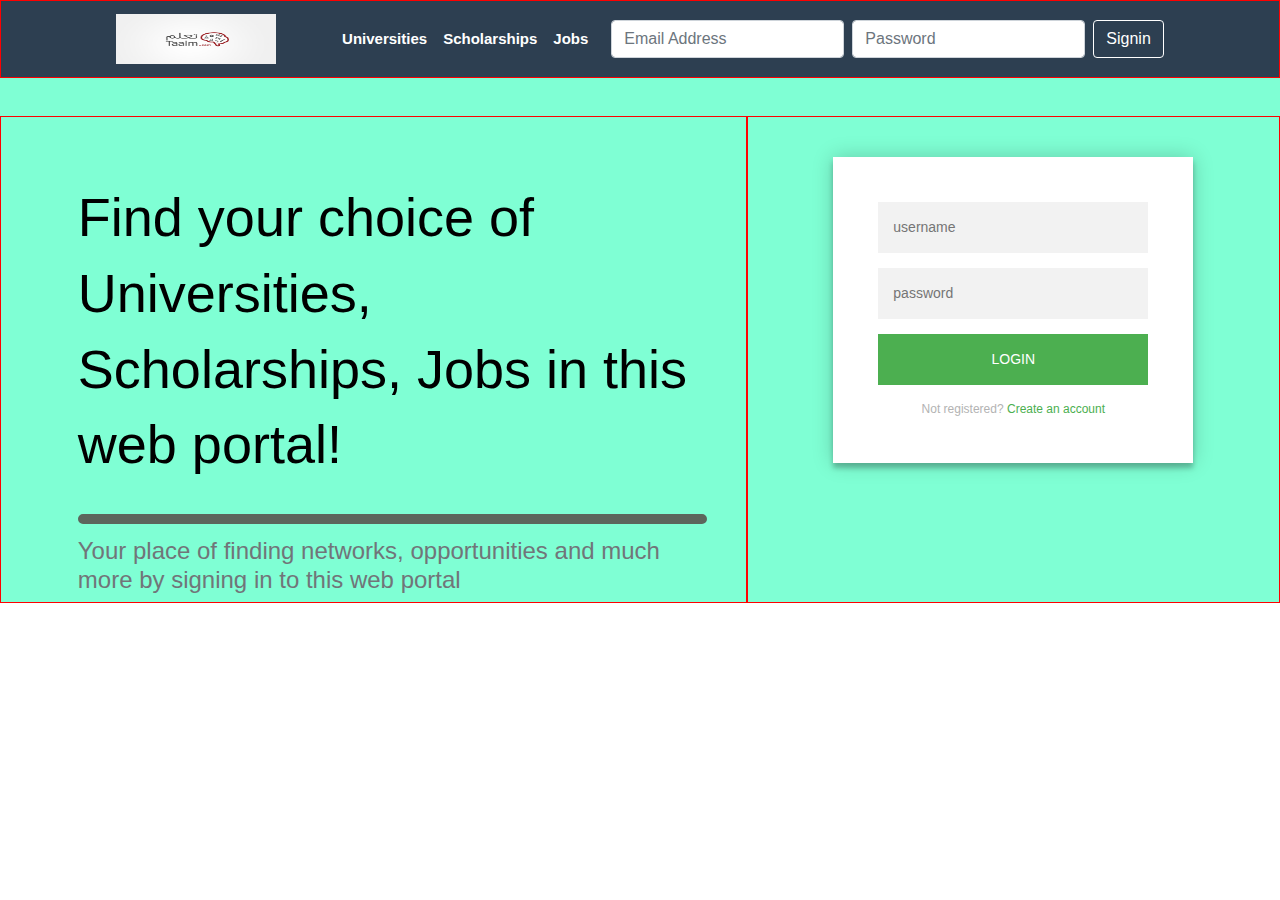
==== index.html @ f90dbef4 "initial commit" ====
<!DOCTYPE html>
<html lang="en">
  <head>
    <title>First-project</title>

    <!--Linking css file-->
    <link href="css/main.css" rel="stylesheet" type="text/css" />
    <link
      rel="stylesheet"
      href="https://stackpath.bootstrapcdn.com/bootstrap/4.3.1/css/bootstrap.min.css"
      integrity="sha384-ggOyR0iXCbMQv3Xipma34MD+dH/1fQ784/j6cY/iJTQUOhcWr7x9JvoRxT2MZw1T"
      crossorigin="anonymous"
    />
  </head>
  <body>
    <!--Navigation bar-->
    <div id="nav-bar">
      <nav class="navbar navbar-expand-lg navbar-light">
        <a class="navbar-brand" href="index.html"
          ><img src="./images/talim.png" alt="Logo" width="160" height="50"
        /></a>
        <button
          class="navbar-toggler"
          type="button"
          data-toggle="collapse"
          data-target="#navbarSupportedContent"
          aria-controls="navbarSupportedContent"
          aria-expanded="false"
          aria-label="Toggle navigation"
        >
          <span class="navbar-toggler-icon"></span>
        </button>

        <div class="collapse navbar-collapse" id="navbarSupportedContent">
          <ul class="navbar-nav mr-auto">
            <li class="nav-item active">
              <a class="nav-link" href="#"
                >Universities <span class="sr-only">(current)</span></a
              >
            </li>
            <li class="nav-item active">
              <a class="nav-link" href="#"
                >Scholarships <span class="sr-only">(current)</span></a
              >
            </li>
            <li class="nav-item active">
              <a class="nav-link" href="#"
                >Jobs <span class="sr-only">(current)</span></a
              >
            </li>
          </ul>

          <form class="form-inline my-2 my-lg-0" id="login-form" onsubmit="return login()">
            <input
              type="email"
              class="form-control mr-sm-2"
              placeholder="Email Address"
              id="user-email"
              required
            />
            <input
              type="password"
              class="form-control mr-sm-2"
              placeholder="Password"
              id="user-pass"
              required
            />
            <button class="btn btn-outline-success my-2 my-sm-0" type="submit">
              Signin
            </button>
          </form>

        </div>
      </nav>
    </div>
    <!------------------------------first page------------------------------------------->
    <div id="first-page">
      <div class="container-fluid">
        <div class="row">
          <div id="left" class="col-sm-7">
            <h2>
              Find your choice of Universities, Scholarships, Jobs in this web
              portal!
            </h2>
            <hr />
            <h4>
              Your place of finding networks, opportunities and much more by
              signing in to this web portal
            </h4>
          </div>
          <div id="right" class="col-sm-5">
            <div class="login-page">
              <div class="form">
                <form class="register-form">
                  <input type="text" placeholder="name" />
                  <input type="password" placeholder="password" />
                  <input type="text" placeholder="email address" />
                  <button>create</button>
                  <p class="message">
                    Already registered? <a href="#">Sign In</a>
                  </p>
                </form>
                <form class="login-form">
                  <input type="text" placeholder="username" />
                  <input type="password" placeholder="password" />
                  <button>login</button>
                  <p class="message">
                    Not registered?
                    <a href="./forms/signup.html">Create an account</a>
                  </p>
                </form>
              </div>
            </div>
          </div>
        </div>
      </div>
    </div>

    <!--Linking javascript file-->
    <script src="js/main.js"></script>
    <script
      src="https://code.jquery.com/jquery-3.3.1.slim.min.js"
      integrity="sha384-q8i/X+965DzO0rT7abK41JStQIAqVgRVzpbzo5smXKp4YfRvH+8abtTE1Pi6jizo"
      crossorigin="anonymous"
    ></script>
    <script
      src="https://cdnjs.cloudflare.com/ajax/libs/popper.js/1.14.7/umd/popper.min.js"
      integrity="sha384-UO2eT0CpHqdSJQ6hJty5KVphtPhzWj9WO1clHTMGa3JDZwrnQq4sF86dIHNDz0W1"
      crossorigin="anonymous"
    ></script>
    <script
      src="https://stackpath.bootstrapcdn.com/bootstrap/4.3.1/js/bootstrap.min.js"
      integrity="sha384-JjSmVgyd0p3pXB1rRibZUAYoIIy6OrQ6VrjIEaFf/nJGzIxFDsf4x0xIM+B07jRM"
      crossorigin="anonymous"
    ></script>
  </body>
</html>
---- css/main.css ----
body{
  width: 100%;
}

#nav-bar{
    width:100%;
    height: 50%;
}

#nav-bar nav{
    border: 1px solid red;
    background-color: #2d3f51;
    padding-left: 9%;
    padding-right: 9%;
}

.navbar-brand{
    padding-right: 4%;
}


#nav-bar button{
    color:white;
    border: 1px solid white;
}

#nav-bar button:hover{
    background-color:#2d3f51;
    border: 1px solid white;
}



#nav-bar ul li a{
    color: white;
    font-size: 15px;
    font-weight: bold;
}

#nav-bar ul{
    float: left;
}

/*-----------------------------first page----------------------*/
#first-page{
    color: black;
    background-color: aquamarine;
    padding-top: 3%;
}

#first-page hr{
    border: 5px solid rgb(92, 102, 92);
    border-radius: 5px;
    margin-top: 5%;
    margin-bottom: 2%;
}

.login-page {
    width: 360px;
    padding: 8% 0 0;
    margin: auto;
  }
  .form {
    position: relative;
    z-index: 1;
    background: #FFFFFF;
    max-width: 360px;
    margin: 0 auto 100px;
    padding: 45px;
    text-align: center;
    box-shadow: 0 0 20px 0 rgba(0, 0, 0, 0.2), 0 5px 5px 0 rgba(0, 0, 0, 0.24);
  }
  .form input {
    font-family: "Roboto", sans-serif;
    outline: 0;
    background: #f2f2f2;
    width: 100%;
    border: 0;
    margin: 0 0 15px;
    padding: 15px;
    box-sizing: border-box;
    font-size: 14px;
  }
  .form button {
    font-family: "Roboto", sans-serif;
    text-transform: uppercase;
    outline: 0;
    background: #4CAF50;
    width: 100%;
    border: 0;
    padding: 15px;
    color: #FFFFFF;
    font-size: 14px;
    -webkit-transition: all 0.3 ease;
    transition: all 0.3 ease;
    cursor: pointer;
  }
  .form button:hover,.form button:active,.form button:focus {
    background: #43A047;
  }
  .form .message {
    margin: 15px 0 0;
    color: #b3b3b3;
    font-size: 12px;
  }
  .form .message a {
    color: #4CAF50;
    text-decoration: none;
  }
  .form .register-form {
    display: none;
  }
  .container {
    position: relative;
    z-index: 1;
    max-width: 300px;
    margin: 0 auto;
  }
  .container:before, .container:after {
    content: "";
    display: block;
    clear: both;
  }
  .container .info {
    margin: 50px auto;
    text-align: center;
  }
  .container .info h1 {
    margin: 0 0 15px;
    padding: 0;
    font-size: 36px;
    font-weight: 300;
    color: #1a1a1a;
  }
  .container .info span {
    color: #4d4d4d;
    font-size: 12px;
  }
  .container .info span a {
    color: #000000;
    text-decoration: none;
  }
  .container .info span .fa {
    color: #EF3B3A;
  }
  #left{
    border: 1px solid red;
    text-align: left;
    width: 100%;
    padding-left: 6%;
    padding-right: 3%;
  }

  #left h2{
    font-size: 6vh;
    margin-top: 10%;
    line-height: 1.4;
  }

  #left h4{
    color: #717579;
  }

  #right{
    border: 1px solid red;
    width: 100%;
  }
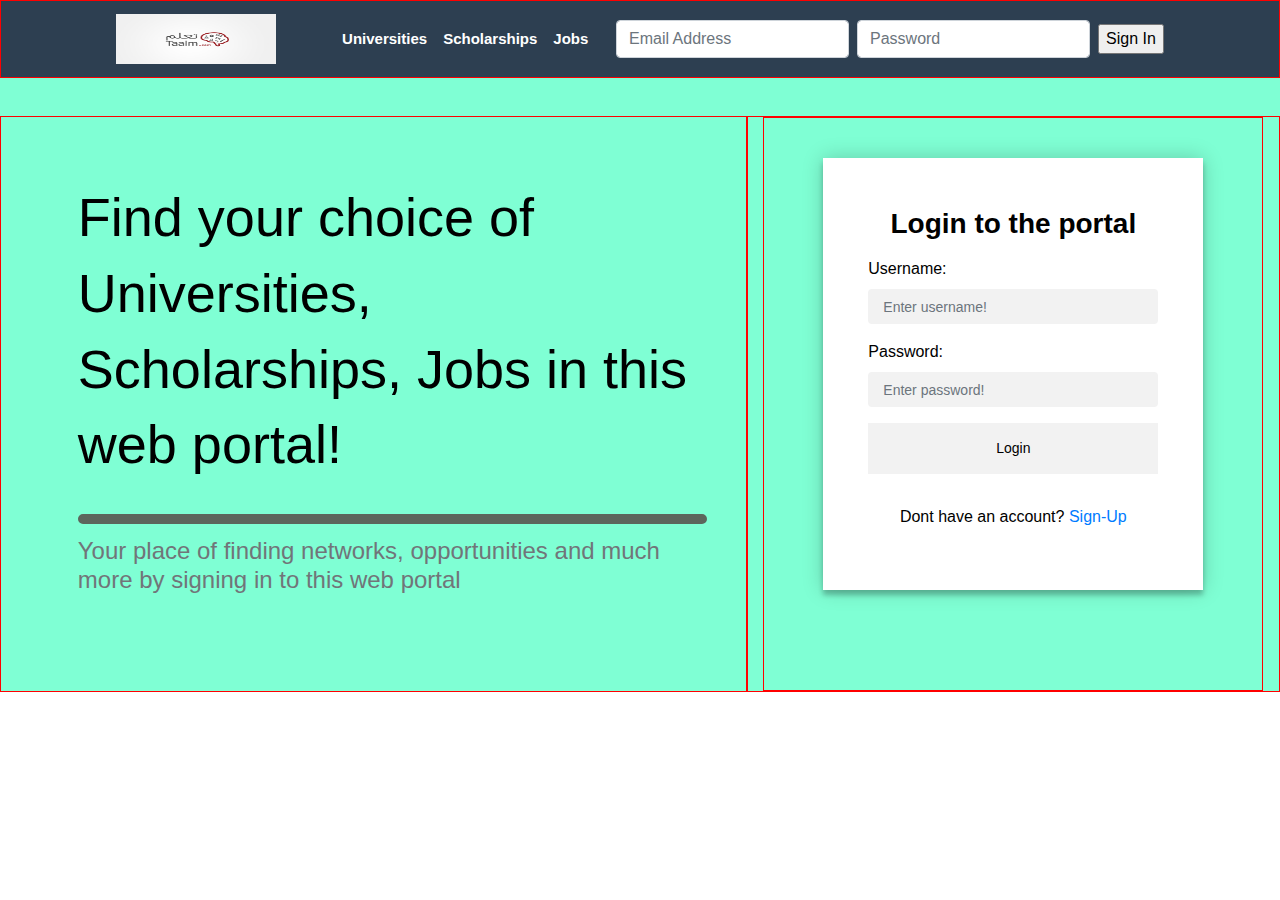
==== commit a282b74c: "In process" ====
--- a/index.html
+++ b/index.html
@@ -50,24 +50,22 @@
             </li>
           </ul>
 
-          <form class="form-inline my-2 my-lg-0" id="login-form" onsubmit="return login()">
+          <form class="form-inline my-2 my-lg-0" method="GET" id="login-form"">
             <input
               type="email"
               class="form-control mr-sm-2"
               placeholder="Email Address"
               id="user-email"
-              required
+              required=""
             />
             <input
               type="password"
               class="form-control mr-sm-2"
               placeholder="Password"
               id="user-pass"
-              required
+              required=""
             />
-            <button class="btn btn-outline-success my-2 my-sm-0" type="submit">
-              Signin
-            </button>
+            <input type="submit" value="Sign In"/>
           </form>
 
         </div>
@@ -89,27 +87,44 @@
             </h4>
           </div>
           <div id="right" class="col-sm-5">
-            <div class="login-page">
+
+            <div id="container" class="login-page" style="border: 1px solid red;;">
+              <div id="login-container" class="form">
+
+                <div class="title">Login to the portal</div>
+                <form action="#" method="post" id="form">
+
+                  <div class="form-group" style="text-align: left;">
+                    <label for="username">Username: </label>
+                    <input type="text" id="username" name="username" class="form-control" placeholder="Enter username!" required="">
+                  </div>
+
+                  <div class="form-group" style="text-align: left;">
+                    <label for="password">Password: </label>
+                    <input type="password" id="password" name="password" class="form-control" placeholder="Enter password!" required="">
+                  </div>
+
+                  <div class="form-group">
+                    <input type="button" value="Login" class="form-btn" id="submit" onclick="authorize()">
+                  </div>
+                  <p>Dont have an account? <a href="/forms/signup.html">Sign-Up</a></p>
+                </form>
+              </div>
+            </div>
+            
+           <!--<div class="login-page">
               <div class="form">
-                <form class="register-form">
-                  <input type="text" placeholder="name" />
-                  <input type="password" placeholder="password" />
-                  <input type="text" placeholder="email address" />
-                  <button>create</button>
+                <form class="signup-form" method="POST">
+                  <h3>Create an Account!</h3>
+                  <input type="text" placeholder="name" required="" />
+                  <input type="email" placeholder="email address" required="" />
+                  <input type="password" placeholder="password" required="" />
+                  <button>Sign-Up</button>
                   <p class="message">
                     Already registered? <a href="#">Sign In</a>
                   </p>
                 </form>
-                <form class="login-form">
-                  <input type="text" placeholder="username" />
-                  <input type="password" placeholder="password" />
-                  <button>login</button>
-                  <p class="message">
-                    Not registered?
-                    <a href="./forms/signup.html">Create an account</a>
-                  </p>
-                </form>
-              </div>
+              </div>-->
             </div>
           </div>
         </div>
@@ -117,7 +132,8 @@
     </div>
 
     <!--Linking javascript file-->
-    <script src="js/main.js"></script>
+    <script src="./js/main.js"></script>
+    <script src="index.js"></script>
     <script
       src="https://code.jquery.com/jquery-3.3.1.slim.min.js"
       integrity="sha384-q8i/X+965DzO0rT7abK41JStQIAqVgRVzpbzo5smXKp4YfRvH+8abtTE1Pi6jizo"
--- a/css/main.css
+++ b/css/main.css
@@ -56,7 +56,7 @@
 }
 
 .login-page {
-    width: 360px;
+    width: 500px;
     padding: 8% 0 0;
     margin: auto;
   }
@@ -64,11 +64,17 @@
     position: relative;
     z-index: 1;
     background: #FFFFFF;
-    max-width: 360px;
+    max-width: 380px;
     margin: 0 auto 100px;
     padding: 45px;
     text-align: center;
     box-shadow: 0 0 20px 0 rgba(0, 0, 0, 0.2), 0 5px 5px 0 rgba(0, 0, 0, 0.24);
+  }
+
+  .title{
+    margin-bottom: 4%;
+    font-size: 28px;
+    font-weight: bold;
   }
   .form input {
     font-family: "Roboto", sans-serif;
@@ -164,4 +170,10 @@
   #right{
     border: 1px solid red;
     width: 100%;
-  }+  }
+
+
+
+
+
+  /*-----------------------------------------------------------*/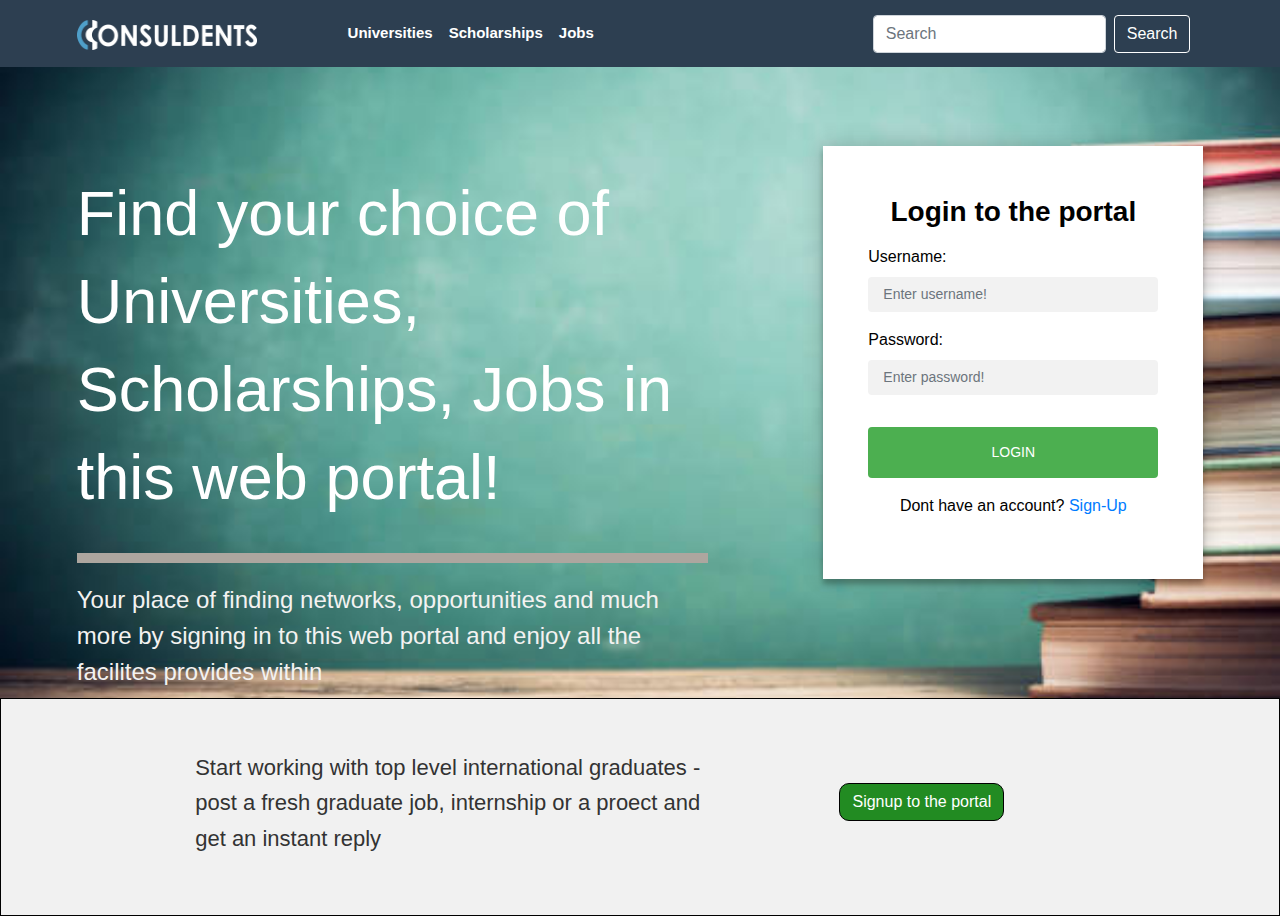
==== commit f3d61bc7: "processing" ====
--- a/index.html
+++ b/index.html
@@ -14,10 +14,10 @@
   </head>
   <body>
     <!--Navigation bar-->
-    <div id="nav-bar">
+    <div class="header" id="nav-bar">
       <nav class="navbar navbar-expand-lg navbar-light">
         <a class="navbar-brand" href="index.html"
-          ><img src="./images/talim.png" alt="Logo" width="160" height="50"
+          ><img src="./images/site_logo.png" alt="Logo" width="180" height="30"
         /></a>
         <button
           class="navbar-toggler"
@@ -49,25 +49,10 @@
               >
             </li>
           </ul>
-
-          <form class="form-inline my-2 my-lg-0" method="GET" id="login-form"">
-            <input
-              type="email"
-              class="form-control mr-sm-2"
-              placeholder="Email Address"
-              id="user-email"
-              required=""
-            />
-            <input
-              type="password"
-              class="form-control mr-sm-2"
-              placeholder="Password"
-              id="user-pass"
-              required=""
-            />
-            <input type="submit" value="Sign In"/>
-          </form>
-
+		<form class="form-inline my-2 my-lg-0">
+			  <input class="form-control mr-sm-2" type="search" placeholder="Search" aria-label="Search">
+			  <button class="btn btn-outline-success my-2 my-sm-0" type="submit">Search</button>
+		</form>
         </div>
       </nav>
     </div>
@@ -82,17 +67,16 @@
             </h2>
             <hr />
             <h4>
-              Your place of finding networks, opportunities and much more by
-              signing in to this web portal
+              Your place of finding networks, opportunities and much more by signing in to this web portal and enjoy all the facilites provides within
             </h4>
           </div>
           <div id="right" class="col-sm-5">
 
-            <div id="container" class="login-page" style="border: 1px solid red;;">
+            <div id="container" class="login-page">
               <div id="login-container" class="form">
 
                 <div class="title">Login to the portal</div>
-                <form action="#" method="post" id="form">
+                <form action="process.php" method="POST" id="form">
 
                   <div class="form-group" style="text-align: left;">
                     <label for="username">Username: </label>
@@ -105,33 +89,50 @@
                   </div>
 
                   <div class="form-group">
-                    <input type="button" value="Login" class="form-btn" id="submit" onclick="authorize()">
+                    <button class="btn btn-success mt-3" name="Login">Login</button>
                   </div>
-                  <p>Dont have an account? <a href="/forms/signup.html">Sign-Up</a></p>
+                  <p>Dont have an account? <a href="./forms/signup.html">Sign-Up</a></p>
                 </form>
               </div>
-            </div>
-            
-           <!--<div class="login-page">
-              <div class="form">
-                <form class="signup-form" method="POST">
-                  <h3>Create an Account!</h3>
-                  <input type="text" placeholder="name" required="" />
-                  <input type="email" placeholder="email address" required="" />
-                  <input type="password" placeholder="password" required="" />
-                  <button>Sign-Up</button>
-                  <p class="message">
-                    Already registered? <a href="#">Sign In</a>
-                  </p>
-                </form>
-              </div>-->
+			  </div>
             </div>
           </div>
         </div>
       </div>
-    </div>
+      <!-----------------------------------Second page ----------------------------->
+      <div id="second-page">
+      	<div class="container">
+		  <div class="row">
+			<div class="col-sm-6">
+			  <h4>Start working with top level international graduates - post a fresh graduate job, internship or a proect and get an instant reply</h4>
+			</div>
+			<div id="batn" class="col-sm-6">
+		  	<a href='forms/signup.html'>
+			  <button type="button" class="btn btn-outline-secondary">Signup to the portal</button>
+				</a>
+			</div>
+		  </div>
+		</div>
+      </div>
+    <!--Linking javascript file-->
+    <script>
+		window.onscroll = function() {myFunction()};
 
-    <!--Linking javascript file-->
+		// Get the header
+		var header = document.getElementById("nav-bar");
+
+		// Get the offset position of the navbar
+		var sticky = header.offsetTop;
+
+		// Add the sticky class to the header when you reach its scroll position. Remove "sticky" when you leave the scroll position
+		function myFunction() {
+		  if (window.pageYOffset > sticky) {
+			header.classList.add("sticky");
+		  } else {
+			header.classList.remove("sticky");
+		  }
+		}
+	  </script>
     <script src="./js/main.js"></script>
     <script src="index.js"></script>
     <script
@@ -148,6 +149,7 @@
       src="https://stackpath.bootstrapcdn.com/bootstrap/4.3.1/js/bootstrap.min.js"
       integrity="sha384-JjSmVgyd0p3pXB1rRibZUAYoIIy6OrQ6VrjIEaFf/nJGzIxFDsf4x0xIM+B07jRM"
       crossorigin="anonymous"
-    ></script>
+    >
+	</script>
   </body>
 </html>
--- a/css/main.css
+++ b/css/main.css
@@ -1,3 +1,10 @@
+html{
+  scroll-behavior: smooth;
+}
+*{
+  transition: 0.6s ease;
+}
+
 body{
   width: 100%;
 }
@@ -8,10 +15,11 @@
 }
 
 #nav-bar nav{
-    border: 1px solid red;
     background-color: #2d3f51;
-    padding-left: 9%;
-    padding-right: 9%;
+    padding-left: 6%;
+    padding-right: 7%;
+	padding-top: 1%;
+	padding-bottom: 1%
 }
 
 .navbar-brand{
@@ -26,37 +34,49 @@
 
 #nav-bar button:hover{
     background-color:#2d3f51;
-    border: 1px solid white;
-}
-
+}
+
+.collapse{
+	padding-left: 2%;
+}
+
+.collapse ul li{
+	padding-left: 0%;
+}
 
 
 #nav-bar ul li a{
     color: white;
     font-size: 15px;
     font-weight: bold;
-}
-
-#nav-bar ul{
-    float: left;
+	cursor: pointer;
+}
+
+#nav-bar ul li a:hover{
+	cursor: pointer;
+	color: grey;
 }
 
 /*-----------------------------first page----------------------*/
 #first-page{
     color: black;
-    background-color: aquamarine;
+    background-image: url("istock.jpg");
+	height: 100%;
+	background-position: center;
+	background-repeat: no-repeat;
+	background-size: cover;
     padding-top: 3%;
 }
 
 #first-page hr{
-    border: 5px solid rgb(92, 102, 92);
-    border-radius: 5px;
+    border: 5px solid #ada69f ;
+    border-radius: 0px;
     margin-top: 5%;
     margin-bottom: 2%;
 }
 
 .login-page {
-    width: 500px;
+    width: 100%;
     padding: 8% 0 0;
     margin: auto;
   }
@@ -150,7 +170,6 @@
     color: #EF3B3A;
   }
   #left{
-    border: 1px solid red;
     text-align: left;
     width: 100%;
     padding-left: 6%;
@@ -158,22 +177,70 @@
   }
 
   #left h2{
-    font-size: 6vh;
-    margin-top: 10%;
-    line-height: 1.4;
+	color: white;
+	font-size: 7vh;
+	margin-top: 10%;
+	line-height: 1.4;
+	  	  
+	  
   }
 
   #left h4{
-    color: #717579;
+    color: #f3f2f1;
+	  margin-top: 3%;
+	  line-height: 1.5;
   }
 
   #right{
-    border: 1px solid red;
-    width: 100%;
-  }
-
-
-
-
-
-  /*-----------------------------------------------------------*/+    width: 100%;
+  }
+
+
+/* The sticky class is added to the header with JS when it reaches its scroll position */
+.sticky {
+	position: fixed;
+	width: 100%;
+	z-index: 10;
+	opacity: 100
+}
+
+
+
+
+
+
+  /*-------------------------------second page----------------------------*/
+
+#second-page{
+	width: 100%;
+	border: 1px solid black;
+	padding-top: 4%;
+	padding-bottom: 4%;
+	background-color: #f1f1f1;
+	padding-left: 14%;
+}
+
+#second-page h4{
+	font-family: "Helvetica Neue",Helvetica,Arial,sans-serif;
+	color: #333;
+	font-size: 22px;
+	line-height: 1.6;
+}
+
+#batn{
+	margin-top: 3%;
+	padding-left: 10%;
+}
+
+#batn button{
+	color: white;
+	border-radius: 10px;
+	border: 1px solid black;
+	background-color: forestgreen;
+}
+
+#batn button:hover{
+	border: 2px solid black;
+	color: black;
+	background-color: white;
+}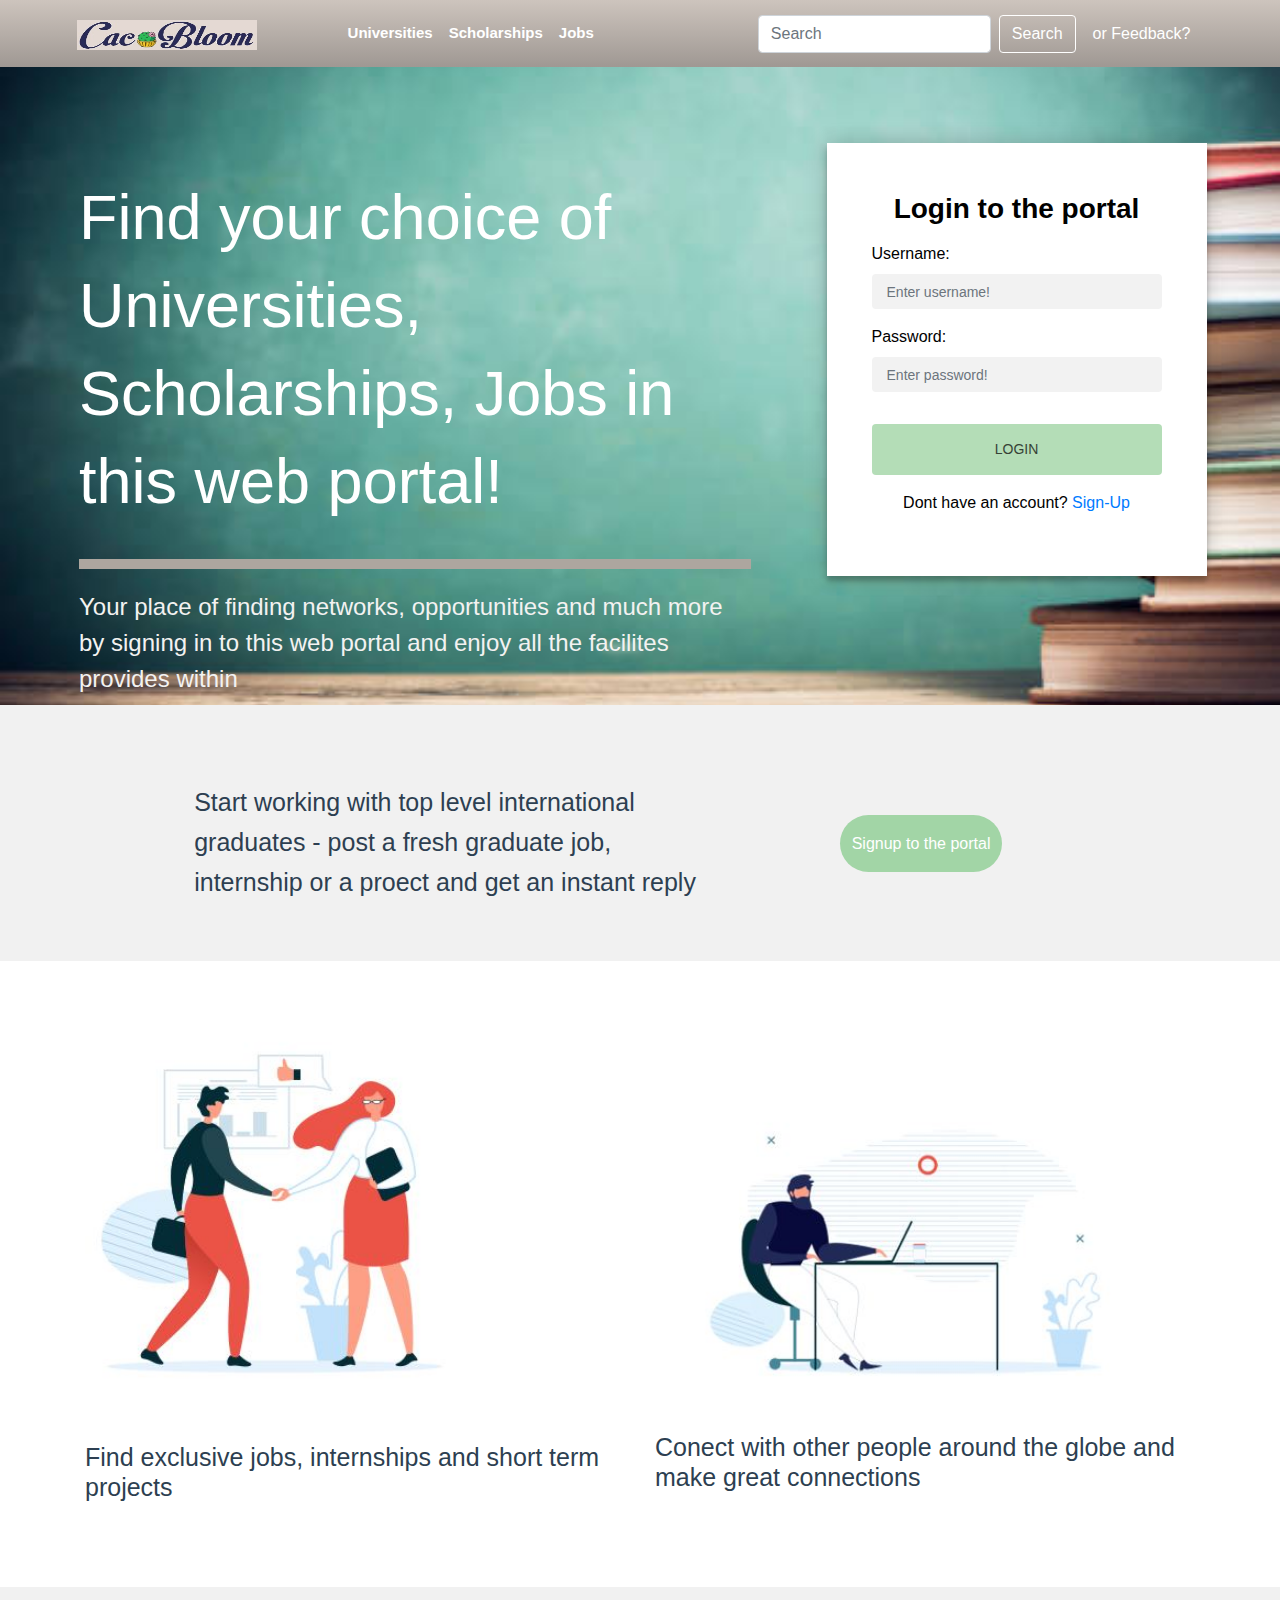
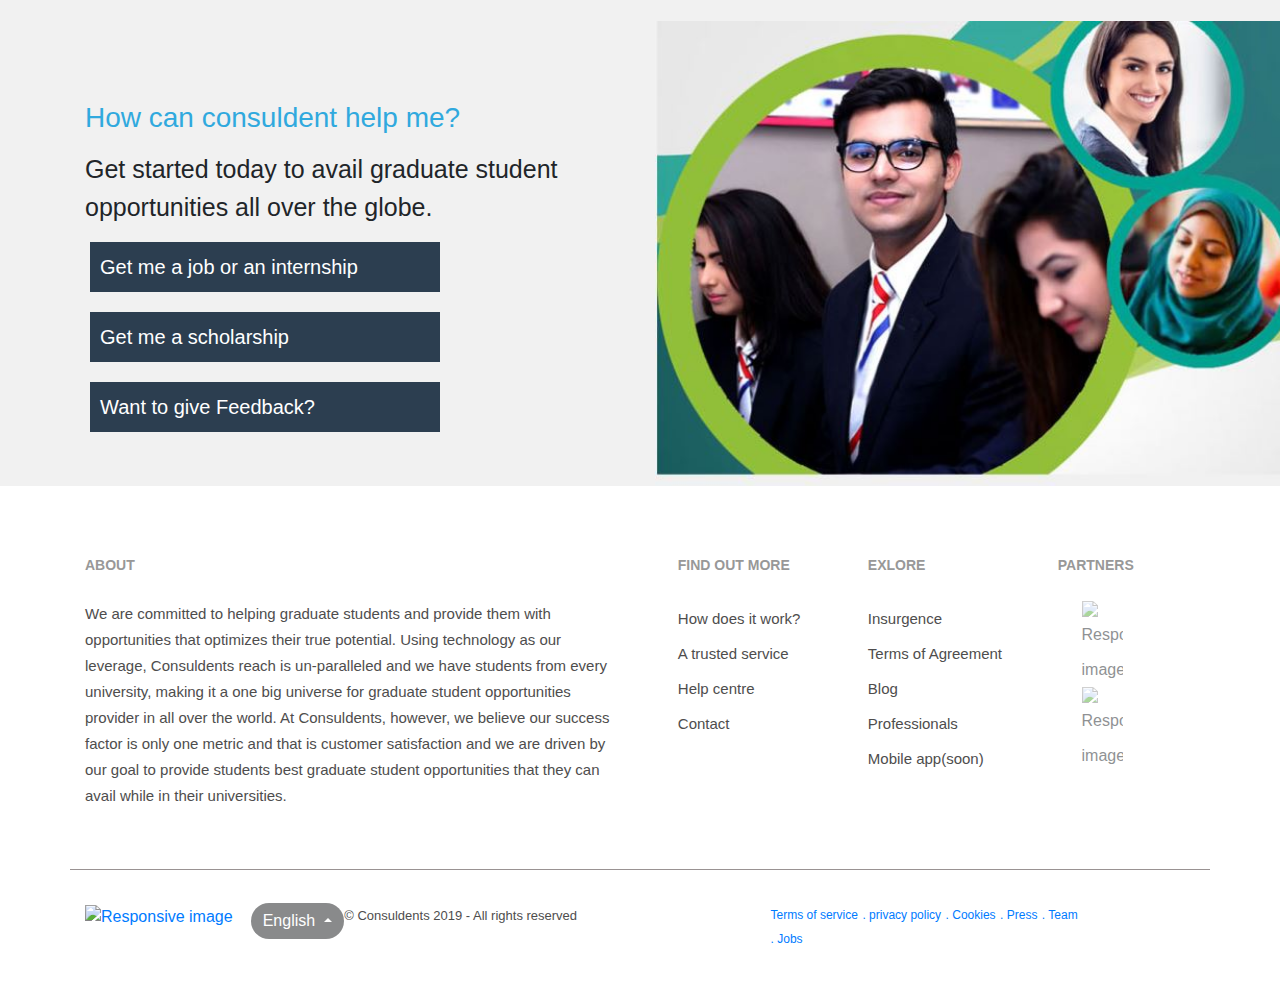
==== commit d850cc8b: "Update index.html" ====
--- a/index.html
+++ b/index.html
@@ -5,6 +5,9 @@
 
     <!--Linking css file-->
     <link href="css/main.css" rel="stylesheet" type="text/css" />
+    
+ 
+    
     <link
       rel="stylesheet"
       href="https://stackpath.bootstrapcdn.com/bootstrap/4.3.1/css/bootstrap.min.css"
@@ -17,7 +20,7 @@
     <div class="header" id="nav-bar">
       <nav class="navbar navbar-expand-lg navbar-light">
         <a class="navbar-brand" href="index.html"
-          ><img src="./images/site_logo.png" alt="Logo" width="180" height="30"
+          ><img src="./images/site_logo.jpg" alt="Logo" width="180" height="30"
         /></a>
         <button
           class="navbar-toggler"
@@ -31,20 +34,20 @@
           <span class="navbar-toggler-icon"></span>
         </button>
 
-        <div class="collapse navbar-collapse" id="navbarSupportedContent">
+        <div class="collapse navbar-collapse" id="navbarSupportedContent" >
           <ul class="navbar-nav mr-auto">
             <li class="nav-item active">
-              <a class="nav-link" href="#"
+				<a class="nav-link" href="#" onclick="recall()"
                 >Universities <span class="sr-only">(current)</span></a
               >
             </li>
             <li class="nav-item active">
-              <a class="nav-link" href="#"
+              <a class="nav-link" href="#" onclick="recall()"
                 >Scholarships <span class="sr-only">(current)</span></a
               >
             </li>
             <li class="nav-item active">
-              <a class="nav-link" href="#"
+              <a class="nav-link" href="#" onclick="recall()"
                 >Jobs <span class="sr-only">(current)</span></a
               >
             </li>
@@ -53,6 +56,7 @@
 			  <input class="form-control mr-sm-2" type="search" placeholder="Search" aria-label="Search">
 			  <button class="btn btn-outline-success my-2 my-sm-0" type="submit">Search</button>
 		</form>
+       <p style="color: white; margin-left: 2%;float: none; margin-bottom: -0%"> or <a href="php/feedback.php" style="color: white;">Feedback?</a></p>
         </div>
       </nav>
     </div>
@@ -114,7 +118,132 @@
 		  </div>
 		</div>
       </div>
+      <!---------------------------------------third page-->
+      <div id="third_page">
+      	<div class="container">
+		  <div class="row">
+			<div class="col-sm-6">
+				<img class="img-responsive" src="./images/Capture1.JPG" alt="Chania" style="width:80%">
+				<h3>Find exclusive jobs, internships and short term projects</h3>
+				<span style="font-size: 3em; color: Tomato;">
+				  <i class="fas fa-camera"></i>
+				</span>
+		  
+			  </div>
+			  <div class="col-sm-6">
+			  	<img class="img-responsive two" src="./images/Capture2.JPG" alt="Chania">
+			  	<h3>Conect with other people around the globe and make great connections</h3>
+			  </div>
+			</div>
+		  </div>
+      </div>
+      <!---------------------------------------------fourth page------------------->
+      <div id="fourth_page">
+      	<div class="container">
+      		<div  class="row">
+      			<div id="hell" class="col-sm-6">
+      				<h2>How can consuldent help me?</h2>
+      				<h3>Get started today to avail graduate student opportunities all over the globe.</h3>
+      				<ul>
+						<li><a href="#">Get me a job or an internship</a></li>
+      					<li><a href="#">Get me a scholarship</a></li>
+      					<li><a href="./php/feedback.php">Want to give Feedback?</a></li>
+      				</ul>
+      			</div>
+      			<div id="hello" class="col-sm-6">
+      				<img class="img-responsive" src="./images/Capture3.JPG" alt="Chania" style="width:120%">	
+      			</div>
+      		</div>
+      	</div>
+      </div>
+      
+      <!---------------------------------------------footer---------------------->
+      
+      
+       <!--last-last one-->
+    <div class="container last">
+        <div class="row">
+            <div class="col-sm-6 left_one">
+                <h3><a href="#">ABOUT</a></h3>
+                <p>
+                    We are committed to helping graduate students and provide them with opportunities that optimizes their true potential. Using technology as our leverage, Consuldents reach is un-paralleled and we have students from every university, making it a one big universe for graduate student opportunities provider in all over the world. At Consuldents, however, we believe our success factor is only one metric and that is customer satisfaction and we are driven by our goal to provide students best graduate student opportunities that they can avail while in their universities.
+                </p>
+            </div>
+            <div class="col-sm-2 middle_one">
+                <h3>FIND OUT MORE</h3>
+                <ul>
+                    <li><a href="#">How does it work?</a></li>
+                    <li><a href="#">A trusted service</a></li>
+                    <li><a href="#">Help centre</a></li>
+                    <li><a href="#">Contact</a></li>
+                </ul>
+            </div>
+            <div class="col-sm-2 middle_two">
+                <h3>EXLORE</h3>
+                <ul>
+                    <li><a href="#">Insurgence</a></li>
+                    <li><a href="#">Terms of Agreement</a></li>
+                    <li><a href="#">Blog</a></li>
+                    <li><a href="#">Professionals</a></li>
+                    <li><a href="#">Mobile app(soon)</a></li>
+                </ul>
+            </div>
+            <div class="col-sm-1 right_one">
+                <h3>PARTNERS</h3>
+                <ul>
+                    <li><img src="images/last_last_one/01.jpg" class="img-fluid" alt="Responsive image" width="420" /></li>
+                    <li><img src="images/last_last_one/02.svg" class="img-fluid" alt="Responsive image" width="30" /></li>
+                </ul>
+
+
+            </div>
+        </div>
+    </div>
+
+    <!--footer-->
+    <div class="container footer">
+        <div class="row">
+            <div class="col-sm-6 left_one">
+                <a href="index.html"><img src="./images/logo.jpg" class="img-fluid" alt="Responsive image" width='145'/></a>
+                <div class="btn-group dropup">
+                    <button type="button" class="btn btn-secondary dropdown-toggle" data-toggle="dropdown">
+                        English
+                    </button>
+                    <div class="dropdown-menu">
+                        <a class="dropdown-item" href="#!"><i class="far fa-snowflake"></i> Latin</a>
+                        <a class="dropdown-item" href="#!"><i class="far fa-snowflake"></i> Dutch</a>
+                        <a class="dropdown-item" href="#!"><i class="far fa-snowflake"></i> French</a>
+                        <a class="dropdown-item" href="#!"><i class="far fa-snowflake"></i> Spanish</a>
+                        <a class="dropdown-item" href="#!"><i class="far fa-snowflake"></i> Russian</a>
+                    </div>
+                </div>
+                <p>© Consuldents 2019 - All rights reserved</p>
+            </div>
+            <div class="col-sm-6 right_one">
+                <ul>
+                    <li><a href="#"> Terms of service</a></li>
+                    <li><a href="#">. privacy policy</a></li>
+                    <li><a href="#">. Cookies</a></li>
+                    <li><a href="#">. Press</a></li>
+                    <li><a href="#">. Team</a></li>
+                    <li><a href="#">. Jobs</a></li>
+                </ul>
+            </div>
+
+            </div>
+        </div>      
+      
+      
     <!--Linking javascript file-->
+    
+    <script>
+		function recall()
+		{
+			alert("Login to the portal first!");
+		}
+	  </script>
+    
+    
     <script>
 		window.onscroll = function() {myFunction()};
 
--- a/css/main.css
+++ b/css/main.css
@@ -9,26 +9,27 @@
   width: 100%;
 }
 
-#nav-bar{
-    width:100%;
-    height: 50%;
+#nav-bar {
+    width: 100%;
+    height: 20%;
 }
 
 #nav-bar nav{
-    background-color: #2d3f51;
+    background-color: #b6aea8;
+	background: linear-gradient(to top, #9f9893, #cdc4bd);
+	background: -o-linear-gradient(to top, #9f9893, #cdc4bd);
     padding-left: 6%;
     padding-right: 7%;
 	padding-top: 1%;
 	padding-bottom: 1%
 }
 
-.navbar-brand{
+.navbar-brand {
     padding-right: 4%;
 }
 
-
-#nav-bar button{
-    color:white;
+#nav-bar button {
+    color: white;
     border: 1px solid white;
 }
 
@@ -57,8 +58,10 @@
 	color: grey;
 }
 
+
 /*-----------------------------first page----------------------*/
-#first-page{
+
+#first-page {
     color: black;
     background-image: url("istock.jpg");
 	height: 100%;
@@ -66,6 +69,9 @@
 	background-repeat: no-repeat;
 	background-size: cover;
     padding-top: 3%;
+	width: 100%;
+	padding-left: 5%;
+	padding-right: 1%;
 }
 
 #first-page hr{
@@ -79,8 +85,9 @@
     width: 100%;
     padding: 8% 0 0;
     margin: auto;
-  }
-  .form {
+}
+
+.form {
     position: relative;
     z-index: 1;
     background: #FFFFFF;
@@ -89,14 +96,15 @@
     padding: 45px;
     text-align: center;
     box-shadow: 0 0 20px 0 rgba(0, 0, 0, 0.2), 0 5px 5px 0 rgba(0, 0, 0, 0.24);
-  }
-
-  .title{
+}
+
+.title {
     margin-bottom: 4%;
     font-size: 28px;
     font-weight: bold;
-  }
-  .form input {
+}
+
+.form input {
     font-family: "Roboto", sans-serif;
     outline: 0;
     background: #f2f2f2;
@@ -106,75 +114,51 @@
     padding: 15px;
     box-sizing: border-box;
     font-size: 14px;
-  }
-  .form button {
+}
+
+.form button {
     font-family: "Roboto", sans-serif;
     text-transform: uppercase;
     outline: 0;
-    background: #4CAF50;
+    background: #B4DDB7;
     width: 100%;
     border: 0;
     padding: 15px;
-    color: #FFFFFF;
+    color: #364236;
     font-size: 14px;
     -webkit-transition: all 0.3 ease;
     transition: all 0.3 ease;
     cursor: pointer;
-  }
-  .form button:hover,.form button:active,.form button:focus {
-    background: #43A047;
-  }
-  .form .message {
+}
+
+.form button:hover,
+.form button:active,
+.form button:focus {
+    background: #a2c6a4;
+}
+
+.form .message {
     margin: 15px 0 0;
     color: #b3b3b3;
     font-size: 12px;
-  }
-  .form .message a {
+}
+
+.form .message a {
     color: #4CAF50;
     text-decoration: none;
-  }
-  .form .register-form {
+}
+
+.form .register-form {
     display: none;
   }
-  .container {
-    position: relative;
-    z-index: 1;
-    max-width: 300px;
-    margin: 0 auto;
-  }
-  .container:before, .container:after {
-    content: "";
-    display: block;
-    clear: both;
-  }
-  .container .info {
-    margin: 50px auto;
-    text-align: center;
-  }
-  .container .info h1 {
-    margin: 0 0 15px;
-    padding: 0;
-    font-size: 36px;
-    font-weight: 300;
-    color: #1a1a1a;
-  }
-  .container .info span {
-    color: #4d4d4d;
-    font-size: 12px;
-  }
-  .container .info span a {
-    color: #000000;
-    text-decoration: none;
-  }
-  .container .info span .fa {
-    color: #EF3B3A;
+
   }
   #left{
     text-align: left;
     width: 100%;
     padding-left: 6%;
     padding-right: 3%;
-  }
+}
 
   #left h2{
 	color: white;
@@ -213,8 +197,7 @@
 
 #second-page{
 	width: 100%;
-	border: 1px solid black;
-	padding-top: 4%;
+	padding-top: 6%;
 	padding-bottom: 4%;
 	background-color: #f1f1f1;
 	padding-left: 14%;
@@ -223,8 +206,9 @@
 #second-page h4{
 	font-family: "Helvetica Neue",Helvetica,Arial,sans-serif;
 	color: #333;
-	font-size: 22px;
+	font-size: 25px;
 	line-height: 1.6;
+	color: #2d3f51;
 }
 
 #batn{
@@ -234,13 +218,314 @@
 
 #batn button{
 	color: white;
-	border-radius: 10px;
-	border: 1px solid black;
-	background-color: forestgreen;
+	border-radius: 50px;
+	border: none;
+	background-color: #a2d5a6;
+	height: 60%;
 }
 
 #batn button:hover{
 	border: 2px solid black;
 	color: black;
 	background-color: white;
-}+}
+
+/*-------------------------------3th page----------------------------*/
+#third_page{
+	margin-top: 5%;
+	margin-bottom: 5%;
+}
+
+
+#third_page .col-sm-6 .two{
+	padding-top: 15%;
+	width: 90%;
+}
+
+#third_page .col-sm-6 img{
+	margin-bottom: 6%;
+}
+
+#third_page .col-sm-6 h3{
+	color: #2d3f51;
+    font-size: 25px;
+	font-family: "Helvetica Neue",Helvetica,Arial,sans-serif;
+}
+
+/*-------------------------------4th page----------------------------*/
+#fourth_page{
+	margin-top: 6%;
+	background: #f1f1f1;
+}
+
+#hello{
+	margin-top: 3%;
+}
+
+#hell{
+	margin-top: 10%;
+}
+
+#hell h2{
+	font-size: 28px;
+	font-family: "Helvetica Neue",Helvetica,Arial,sans-serif;
+	color: #30a9de;
+	margin-bottom: 3%;
+	
+}
+#hell h3{
+	font-size: 25px;
+	font-family: "Helvetica Neue",Helvetica,Arial,sans-serif;
+	line-height: 1.5;
+	margin-bottom: 3%;
+}
+
+#hell ul{
+	color: #fff;
+	font-size: 20px;
+}
+
+#hell ul li{
+	list-style-type: none;
+	width: 70%;
+	padding: 2%;
+	margin-left: -7%;
+	line-height: 1.5;
+	margin-bottom:4%;
+	background: #2c3e50;
+	cursor: pointer;
+	text-decoration: none;
+}
+
+#hell ul li a{
+	text-decoration: none;
+	color: white;
+}
+
+/*-------------------------------------last last one-----------------------------------------*/
+
+.last {
+    border-bottom: 1px solid rgb(153, 146, 146);
+    margin-bottom: 2%;
+}
+
+.last ul{
+	list-style-type: none;
+	margin-left: -25%;
+}
+
+.last .row {
+    margin-top: 6%;
+    margin-bottom: 4%;
+}
+
+.last .left_one {
+    margin-right: 2%;
+}
+
+.last h3 {
+    font-weight: 700;
+    font-size: 14px;
+    line-height: 24px;
+    text-transform: uppercase;
+    margin-bottom: 24px;
+    color: #989898;
+}
+
+.last .left_one p {
+    font-size: 15px;
+    line-height: 26px;
+    color: #4e4d4d;
+}
+
+.last .left_one h3 a {
+    text-decoration: none;
+    color: #989898;
+}
+
+.last ul li {
+    line-height: 35px;
+}
+
+.last ul li a {
+    color: #4e4d4d;
+    font-size: 15px;
+}
+
+.last .right_one img {
+    opacity: 0.5;
+    transition: 0.2s ease;
+}
+
+.last .right_one img:hover {
+    opacity: 10;
+}
+
+
+/*----------------------------------footer------------------------------------------------------------------------*/
+
+.footer {
+    margin-bottom: 2%;
+}
+
+.footer .left_one img {
+    margin-right: 2%;
+}
+
+.footer .left_one .dropup {
+    margin-top: -3%;
+}
+
+.footer .left_one button {
+    border-radius: 30px;
+    background: #898a8b;
+    border: none;
+    margin-left: 3%;
+	margin-top: 25%;
+}
+
+.footer .left_one p {
+    width: 52%;
+    font-size: 13px;
+    float: right;
+    margin-top: 2%;
+    color: #4e4d4d;
+}
+
+.footer .right_one ul {
+    margin-top: 1.2%;
+    width: 70%;
+    margin-left: 14%;
+}
+
+.footer .right_one ul li {
+    display: inline-block;
+    font-size: 12px;
+}
+
+.footer .right_one .icons {
+    width: 100%;
+    float: right;
+    margin-top: -3%;
+}
+
+.footer .right_one .icons i {
+    margin-right: 4%;
+    cursor: pointer;
+    opacity: 0.8;
+}
+
+.footer .right_one .icons i:hover {
+    opacity: 2;
+}
+
+.last .row {
+    margin-top: 6%;
+    margin-bottom: 4%;
+}
+
+.last .left_one {
+    margin-right: 2%;
+}
+
+.last h3 {
+    font-weight: 700;
+    font-size: 14px;
+    line-height: 24px;
+    text-transform: uppercase;
+    margin-bottom: 24px;
+    color: #989898;
+}
+
+.last .left_one p {
+    font-size: 15px;
+    line-height: 26px;
+    color: #4e4d4d;
+}
+
+.last .left_one h3 a {
+    text-decoration: none;
+    color: #989898;
+}
+
+.last ul li {
+    line-height: 35px;
+}
+
+.last ul li a {
+    color: #4e4d4d;
+    font-size: 15px;
+}
+
+.last .right_one img {
+    opacity: 0.5;
+    transition: 0.2s ease;
+}
+
+.last .right_one img:hover {
+    opacity: 10;
+}
+
+
+/*----------------------------------footer------------------------------------------------------------------------*/
+
+.footer {
+    margin-bottom: 2%;
+}
+
+.footer .left_one img {
+    margin-right: 2%;
+}
+
+.footer .left_one .dropup {
+    margin-top: -3%;
+}
+
+.footer .left_one button {
+    border-radius: 30px;
+    background: #898a8b;
+    border: none;
+    margin-left: 3%;
+	margin-top: 25%;
+}
+
+.footer .left_one p {
+    width: 52%;
+    font-size: 13px;
+    float: right;
+    margin-top: 2%;
+    color: #4e4d4d;
+}
+
+.footer .right_one ul {
+    margin-top: 1.2%;
+    width: 70%;
+    margin-left: 14%;
+}
+
+.footer .right_one ul li {
+    display: inline-block;
+    font-size: 12px;
+}
+
+.footer .right_one .icons {
+    width: 100%;
+    float: right;
+    margin-top: -3%;
+}
+
+.footer .right_one .icons i {
+    margin-right: 4%;
+    cursor: pointer;
+    opacity: 0.8;
+}
+
+.footer .right_one .icons i:hover {
+    opacity: 2;
+}
+
+
+
+#smallcard{
+	border: 1px solid red;
+}
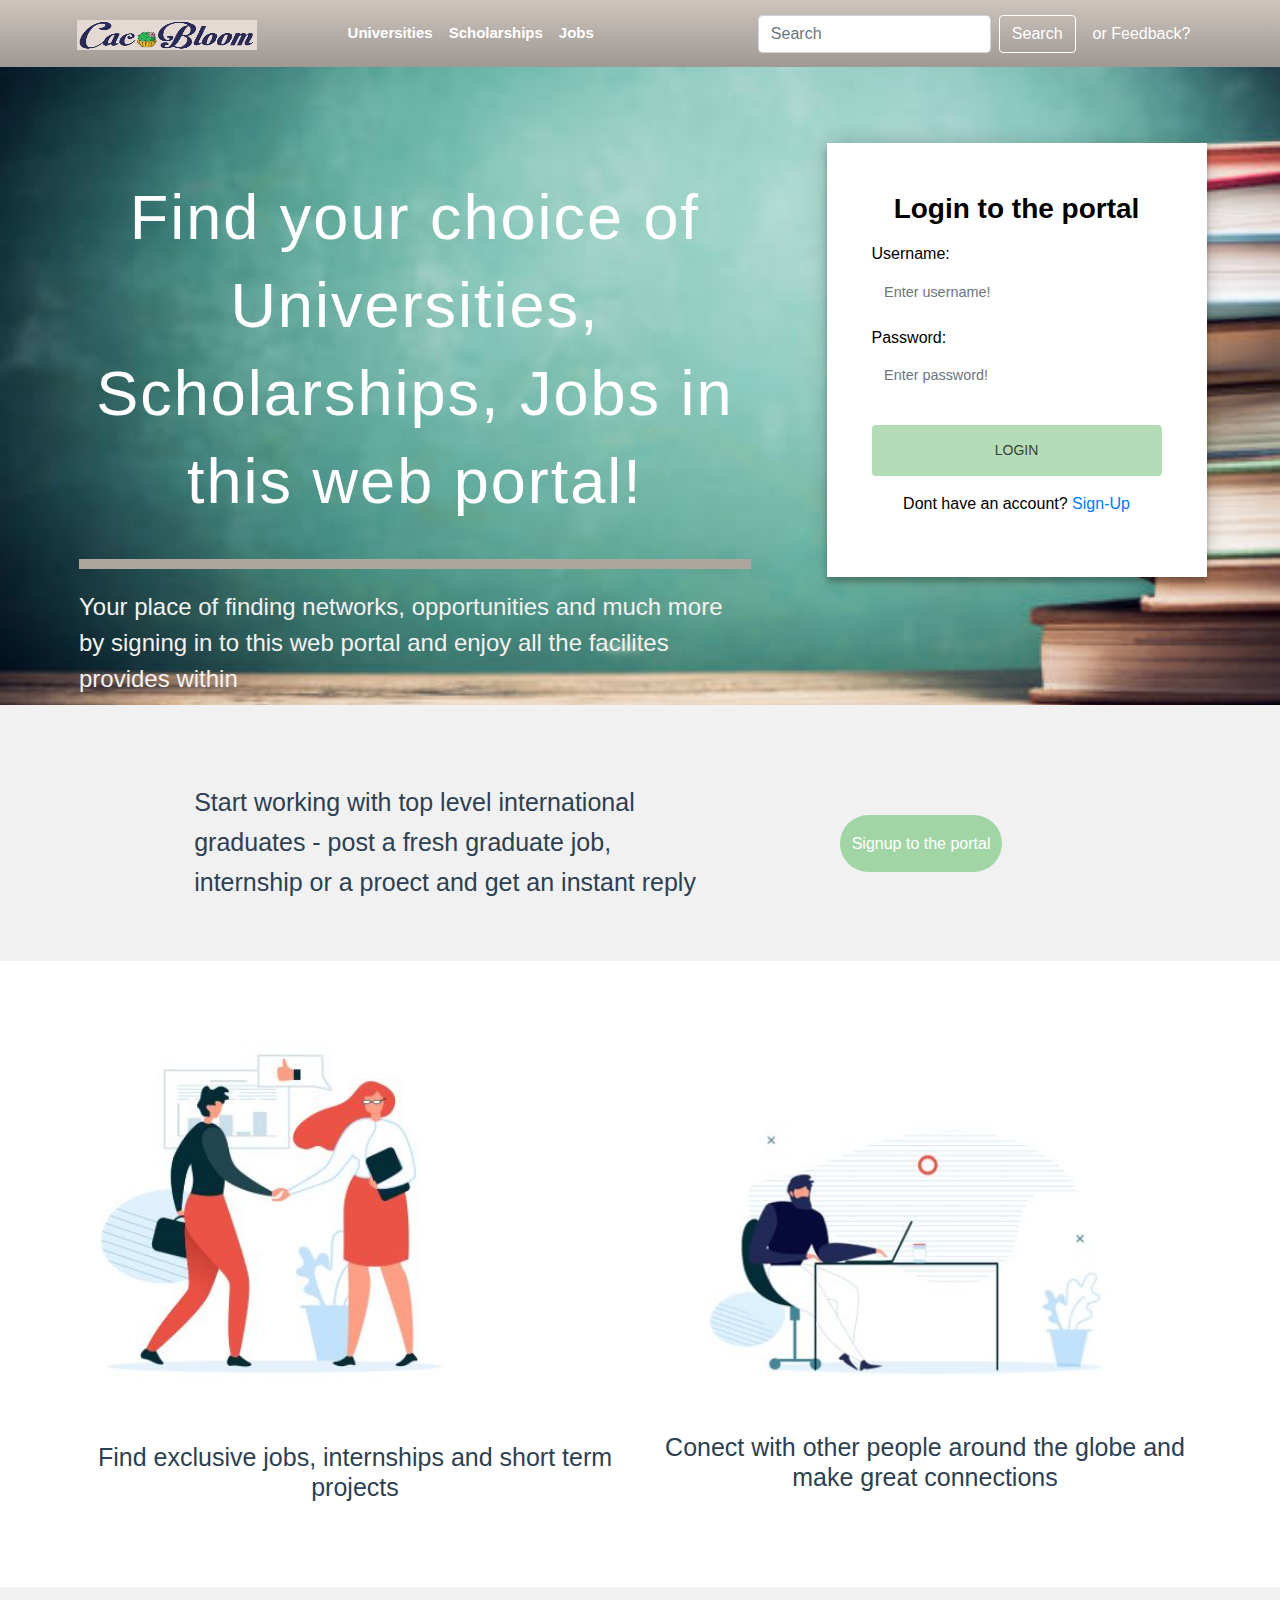
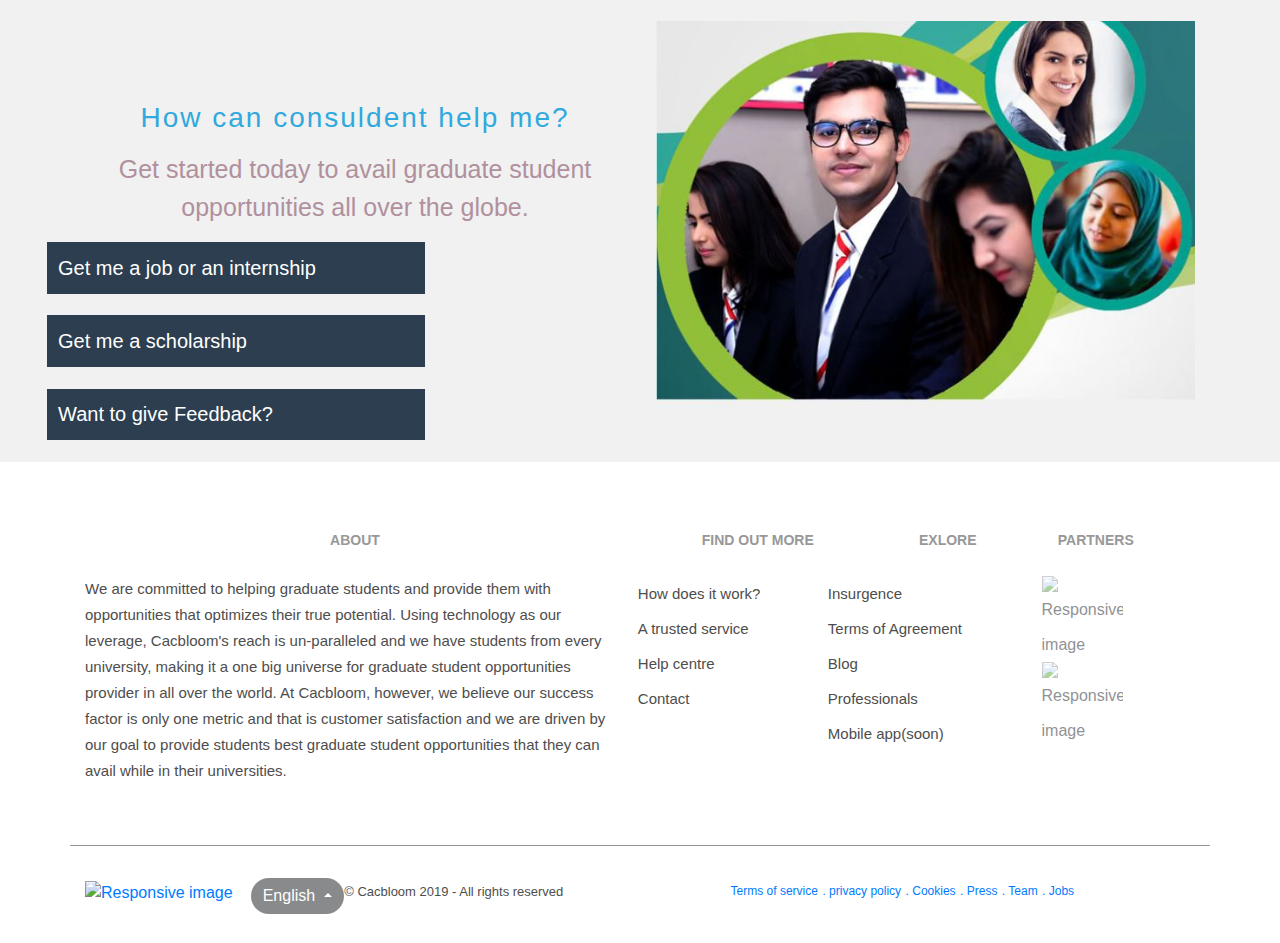
==== commit 0d3dc705: "Update index.html" ====
--- a/index.html
+++ b/index.html
@@ -166,7 +166,7 @@
             <div class="col-sm-6 left_one">
                 <h3><a href="#">ABOUT</a></h3>
                 <p>
-                    We are committed to helping graduate students and provide them with opportunities that optimizes their true potential. Using technology as our leverage, Consuldents reach is un-paralleled and we have students from every university, making it a one big universe for graduate student opportunities provider in all over the world. At Consuldents, however, we believe our success factor is only one metric and that is customer satisfaction and we are driven by our goal to provide students best graduate student opportunities that they can avail while in their universities.
+                    We are committed to helping graduate students and provide them with opportunities that optimizes their true potential. Using technology as our leverage, Cacbloom's reach is un-paralleled and we have students from every university, making it a one big universe for graduate student opportunities provider in all over the world. At Cacbloom, however, we believe our success factor is only one metric and that is customer satisfaction and we are driven by our goal to provide students best graduate student opportunities that they can avail while in their universities.
                 </p>
             </div>
             <div class="col-sm-2 middle_one">
@@ -217,7 +217,7 @@
                         <a class="dropdown-item" href="#!"><i class="far fa-snowflake"></i> Russian</a>
                     </div>
                 </div>
-                <p>© Consuldents 2019 - All rights reserved</p>
+                <p>© Cacbloom 2019 - All rights reserved</p>
             </div>
             <div class="col-sm-6 right_one">
                 <ul>
--- a/css/main.css
+++ b/css/main.css
@@ -529,3 +529,733 @@
 #smallcard{
 	border: 1px solid red;
 }
+
+/*------for styling signup and login form--------*/
+
+html, body, div, span, applet, object, iframe, h1, h2, h3, h4, h5, h6, p, blockquote, pre, a, abbr, acronym, address, big, cite, code, del, dfn, em, img, ins, kbd, q, s, samp, small, strike, strong, sub, sup, tt, var, b, u, i, dl, dt, dd, ol, nav ul, nav li, fieldset, form, label, legend, table, caption, tbody, tfoot, thead, tr, th, td, article, aside, canvas, details, embed, figure, figcaption, footer, header, hgroup, menu, nav, output, ruby, section, summary, time, mark, audio, video {
+    margin: 0;
+    padding: 0;
+    border: 0;
+    font-size: 100%;
+    font: inherit;
+    vertical-align: baseline;
+  }
+  
+  article, aside, details, figcaption, figure, footer, header, hgroup, menu, nav, section {
+    display: block;
+  }
+  
+  ol, ul {
+    list-style: none;
+    margin: 0px;
+    padding: 0px;
+  }
+  
+  blockquote, q {
+    quotes: none;
+  }
+  
+  blockquote:before, blockquote:after, q:before, q:after {
+    content: '';
+    content: none;
+  }
+  
+  table {
+    border-collapse: collapse;
+    border-spacing: 0;
+  }
+  
+  /*-- start editing from here --*/
+  a {
+    text-decoration: none;
+  }
+  
+  .txt-rt {
+    text-align: right;
+  }
+  
+  /* text align right */
+  .txt-lt {
+    text-align: left;
+  }
+  
+  /* text align left */
+  .txt-center {
+    text-align: center;
+  }
+  
+  /* text align center */
+  .float-rt {
+    float: right;
+  }
+  
+  /* float right */
+  .float-lt {
+    float: left;
+  }
+  
+  /* float left */
+  .clear {
+    clear: both;
+  }
+  
+  /* clear float */
+  .pos-relative {
+    position: relative;
+  }
+  
+  /* Position Relative */
+  .pos-absolute {
+    position: absolute;
+  }
+  
+  /* Position Absolute */
+  .vertical-base {
+    vertical-align: baseline;
+  }
+  
+  /* vertical align baseline */
+  .vertical-top {
+    vertical-align: top;
+  }
+  
+  /* vertical align top */
+  nav.vertical ul li {
+    display: block;
+  }
+  
+  /* vertical menu */
+  nav.horizontal ul li {
+    display: inline-block;
+  }
+  
+  /* horizontal menu */
+  img {
+    max-width: 100%;
+  }
+  
+  /*-- end reset --*/
+  body {
+    background: #a2c6b7;
+    /* fallback for old browsers */
+    background: -webkit-linear-gradient(to top, #90b0a3, #b4ddcc);
+    background: -moz-linear-gradient(to top, #90b0a3, #b4ddcc);
+    background: -o-linear-gradient(to top, #90b0a3, #b4ddcc);
+    background: linear-gradient(to top, #90b0a3, #b4ddcc);
+    background-size: cover;
+    background-attachment: fixed;
+    font-family: 'Roboto', sans-serif;
+  }
+  
+  h1 {
+    font-size: 3em;
+    text-align: center;
+    color: #fff;
+    font-weight: 100;
+    text-transform: capitalize;
+    letter-spacing: 4px;
+    font-family: 'Roboto', sans-serif;
+  }
+  
+  h2 {
+    text-align: center;
+    color: #bfa6b0;
+	letter-spacing: 2px;
+    font-family: 'Roboto', sans-serif;
+  }
+  h3 {
+    text-align: center;
+    color: #B0909D;
+    font-family: 'Roboto', sans-serif;
+  }
+  
+  /*-- main --*/
+  .main-w3layouts {
+    padding: 3em 0 1em;
+  }
+  
+  .main-agileinfo {
+    width: 35%;
+    margin: 3em auto;
+    background: rgba(0, 0, 0, 0.18);
+    background-size: cover;
+  }
+  
+  .agileits-top {
+    padding: 3em;
+  }
+
+input[type="passwrod"]{
+	margin-top: 10%;
+}
+  
+  input[type="text"], input[type="email"], input[type="password"] {
+    font-size: 0.9em;
+    color: #fff;
+    font-weight: 100;
+    width: 94.5%;
+    display: block;
+    border: none;
+    padding: 0.8em;
+    border: solid 1px rgba(255, 255, 255, 0.37);
+    background: -webkit-linear-gradient(top, rgba(255, 255, 255, 0) 96%, #fff 4%);
+    background: linear-gradient(to bottom, rgba(255, 255, 255, 0) 96%, #fff 4%);
+    background-position: -800px 0;
+    background-size: 100%;
+    background-repeat: no-repeat;
+    color: #fff;
+    font-family: 'Roboto', sans-serif;
+  }
+  
+  input.email, input.text.w3lpass {
+    margin: 2em 0;
+  }
+  
+  .text:focus, .text:valid {
+    box-shadow: none;
+    outline: none;
+    background-position: 0 0;
+  }
+  
+  .text:focus::-webkit-input-placeholder, .text:valid::-webkit-input-placeholder {
+    color: rgba(255, 255, 255, 0.7);
+    font-size: .9em;
+    -webkit-transform: translateY(-30px);
+    -moz-transform: translateY(-30px);
+    -o-transform: translateY(-30px);
+    -ms-transform: translateY(-30px);
+    transform: translateY(-30px);
+    visibility: visible !important;
+  }
+  
+  ::-webkit-input-placeholder {
+    color: #fff;
+    font-weight: 100;
+  }
+  
+  :-moz-placeholder {
+    /* Firefox 18- */
+    color: #fff;
+  }
+  
+  ::-moz-placeholder {
+    /* Firefox 19+ */
+    color: #fff;
+  }
+  
+  :-ms-input-placeholder {
+    color: #fff;
+  }
+  
+  .sub {
+    font-size: .9em;
+    color: #fff;
+    background: #b0a390;
+    outline: none;
+    border: 1px solid #b0a390;
+    cursor: pointer;
+    padding: 0.9em;
+    -webkit-appearance: none;
+    width: 100%;
+    margin: 2em 0;
+    letter-spacing: 4px;
+  }
+  
+  input[type="submit"]:hover {
+    background: #c6b7a2;
+	border: 1px solid #c6b7a2;
+  }
+  
+  .agileits-top p {
+    font-size: 1em;
+    color: #fff;
+    text-align: center;
+    letter-spacing: 1px;
+    font-weight: 300;
+  }
+  
+  .agileits-top p a {
+    color: #fff;
+    font-weight: 400;
+  }
+  
+  .agileits-top p a:hover {
+    color: #76b852;
+  }
+  
+  /*-- //main --*/
+  /*-- checkbox --*/
+  .wthree-text label {
+    font-size: 0.9em;
+    color: #fff;
+    font-weight: 200;
+    cursor: pointer;
+    position: relative;
+  }
+  
+  input.checkbox {
+    background: #8DC26F;
+    cursor: pointer;
+    width: 1.2em;
+    height: 1.2em;
+  }
+  
+  input.checkbox:before {
+    content: "";
+    position: absolute;
+    width: 1.2em;
+    height: 1.2em;
+    background: inherit;
+    cursor: pointer;
+  }
+  
+  input.checkbox:after {
+    content: "";
+    position: absolute;
+    top: 0px;
+    left: 0;
+    z-index: 1;
+    width: 1.2em;
+    height: 1.2em;
+    border: 1px solid #fff;
+  }
+  
+  input.checkbox:checked:after {
+    -webkit-transform: rotate(-45deg);
+    -moz-transform: rotate(-45deg);
+    -o-transform: rotate(-45deg);
+    -ms-transform: rotate(-45deg);
+    transform: rotate(-45deg);
+    height: .5rem;
+    border-color: #fff;
+    border-top-color: transparent;
+    border-right-color: transparent;
+  }
+  
+  .anim input.checkbox:checked:after {
+    -webkit-transform: rotate(-45deg);
+    -moz-transform: rotate(-45deg);
+    -o-transform: rotate(-45deg);
+    -ms-transform: rotate(-45deg);
+    transform: rotate(-45deg);
+    height: .5rem;
+    border-color: transparent;
+    border-right-color: transparent;
+    animation: .4s rippling .4s ease;
+    animation-fill-mode: forwards;
+  }
+  
+  @keyframes rippling {
+    50% {
+      border-left-color: #fff;
+    }
+  
+    100% {
+      border-bottom-color: #fff;
+      border-left-color: #fff;
+    }
+  }
+  
+  /*-- //checkbox --*/
+  /*-- copyright --*/
+  .colorlibcopy-agile {
+    margin: 2em 0 1em;
+    text-align: center;
+  }
+  
+  .colorlibcopy-agile p {
+    font-size: .9em;
+    color: #fff;
+    line-height: 1.8em;
+    letter-spacing: 1px;
+    font-weight: 100;
+  }
+  
+  .colorlibcopy-agile p a {
+    color: #fff;
+  }
+  
+  .colorlibcopy-agile p a:hover {
+    color: #000;
+  }
+  
+  /*-- //copyright --*/
+  .wrapper {
+    position: relative;
+    overflow: hidden;
+  }
+  
+  .colorlib-bubbles {
+    position: absolute;
+    top: 0;
+    left: 0;
+    width: 100%;
+    height: 100%;
+    z-index: -1;
+  }
+  
+  .colorlib-bubbles li {
+    position: absolute;
+    list-style: none;
+    display: block;
+    width: 40px;
+    height: 40px;
+    background-color: rgba(255, 255, 255, 0.15);
+    bottom: -160px;
+    -webkit-animation: square 20s infinite;
+    -moz-animation: square 250s infinite;
+    -o-animation: square 20s infinite;
+    -ms-animation: square 20s infinite;
+    animation: square 20s infinite;
+    -webkit-border-radius: 50%;
+    -moz-border-radius: 50%;
+    -o-border-radius: 50%;
+    -ms-border-radius: 50%;
+    border-radius: 50%;
+  }
+  
+  .colorlib-bubbles li:nth-child(1) {
+    left: 10%;
+  }
+  
+  .colorlib-bubbles li:nth-child(2) {
+    left: 20%;
+    width: 80px;
+    height: 80px;
+    -webkit-animation-delay: 2s;
+    -moz-animation-delay: 2s;
+    -o-animation-delay: 2s;
+    -ms-animation-delay: 2s;
+    animation-delay: 2s;
+    -webkit-animation-duration: 17s;
+    -moz-animation-duration: 17s;
+    -o-animation-duration: 17s;
+    animation-duration: 17s;
+  }
+  
+  .colorlib-bubbles li:nth-child(3) {
+    left: 25%;
+    -webkit-animation-delay: 4s;
+    -moz-animation-delay: 4s;
+    -o-animation-delay: 4s;
+    -ms-animation-delay: 4s;
+    animation-delay: 4s;
+  }
+  
+  .colorlib-bubbles li:nth-child(4) {
+    left: 40%;
+    width: 60px;
+    height: 60px;
+    -webkit-animation-duration: 22s;
+    -moz-animation-duration: 22s;
+    -o-animation-duration: 22s;
+    -ms-animation-duration: 22s;
+    animation-duration: 22s;
+    background-color: rgba(255, 255, 255, 0.25);
+  }
+  
+  .colorlib-bubbles li:nth-child(5) {
+    left: 70%;
+  }
+  
+  .colorlib-bubbles li:nth-child(6) {
+    left: 80%;
+    width: 120px;
+    height: 120px;
+    -webkit-animation-delay: 3s;
+    -moz-animation-delay: 3s;
+    -o-animation-delay: 3s;
+    -ms-animation-delay: 3s;
+    animation-delay: 3s;
+    background-color: rgba(255, 255, 255, 0.2);
+  }
+  
+  .colorlib-bubbles li:nth-child(7) {
+    left: 32%;
+    width: 160px;
+    height: 160px;
+    -webkit-animation-delay: 7s;
+    -moz-animation-delay: 7s;
+    -o-animation-delay: 7s;
+    -ms-animation-delay: 7s;
+    animation-delay: 7s;
+  }
+  
+  .colorlib-bubbles li:nth-child(8) {
+    left: 55%;
+    width: 20px;
+    height: 20px;
+    -webkit-animation-delay: 15s;
+    -moz-animation-delay: 15s;
+    animation-delay: 15s;
+    -webkit-animation-duration: 40s;
+    -moz-animation-duration: 40s;
+    animation-duration: 40s;
+  }
+  
+  .colorlib-bubbles li:nth-child(9) {
+    left: 25%;
+    width: 10px;
+    height: 10px;
+    -webkit-animation-delay: 2s;
+    animation-delay: 2s;
+    -webkit-animation-duration: 40s;
+    animation-duration: 40s;
+    background-color: rgba(255, 255, 255, 0.3);
+  }
+  
+  .colorlib-bubbles li:nth-child(10) {
+    left: 90%;
+    width: 160px;
+    height: 160px;
+    -webkit-animation-delay: 11s;
+    animation-delay: 11s;
+  }
+  
+  @-webkit-keyframes square {
+    0% {
+      -webkit-transform: translateY(0);
+      -moz-transform: translateY(0);
+      -o-transform: translateY(0);
+      -ms-transform: translateY(0);
+      transform: translateY(0);
+    }
+  
+    100% {
+      -webkit-transform: translateY(-700px) rotate(600deg);
+      -moz-transform: translateY(-700px) rotate(600deg);
+      -o-transform: translateY(-700px) rotate(600deg);
+      -ms-transform: translateY(-700px) rotate(600deg);
+      transform: translateY(-700px) rotate(600deg);
+    }
+  }
+  
+  @keyframes square {
+    0% {
+      -webkit-transform: translateY(0);
+      -moz-transform: translateY(0);
+      -o-transform: translateY(0);
+      -ms-transform: translateY(0);
+      transform: translateY(0);
+    }
+  
+    100% {
+      -webkit-transform: translateY(-700px) rotate(600deg);
+      -moz-transform: translateY(-700px) rotate(600deg);
+      -o-transform: translateY(-700px) rotate(600deg);
+      -ms-transform: translateY(-700px) rotate(600deg);
+      transform: translateY(-700px) rotate(600deg);
+    }
+  }
+  
+  /*-- responsive-design --*/
+  @media(max-width:1440px) {
+    input[type="text"], input[type="email"], input[type="password"] {
+      width: 94%;
+    }
+  }
+  
+  @media(max-width:1366px) {
+    h1 {
+      font-size: 2.6em;
+    }
+  
+    .agileits-top {
+      padding: 2.5em;
+    }
+  
+    .main-agileinfo {
+      margin: 2em auto;
+    }
+  
+    .main-agileinfo {
+      width: 36%;
+    }
+  }
+  
+  @media(max-width:1280px) {
+    .main-agileinfo {
+      width: 40%;
+    }
+  }
+  
+  @media(max-width:1080px) {
+    .main-agileinfo {
+      width: 46%;
+    }
+  }
+  
+  @media(max-width:1024px) {
+    .main-agileinfo {
+      width: 49%;
+    }
+  }
+  
+  @media(max-width:991px) {
+    h1 {
+      font-size: 2.4em;
+    }
+  
+    .main-w3layouts {
+      padding: 2em 0 1em;
+    }
+  }
+  
+  @media(max-width:900px) {
+    .main-agileinfo {
+      width: 58%;
+    }
+  
+    input[type="text"], input[type="email"], input[type="password"] {
+      width: 93%;
+    }
+  }
+  
+  @media(max-width:800px) {
+    h1 {
+      font-size: 2.2em;
+    }
+  }
+  
+  @media(max-width:736px) {
+    .main-agileinfo {
+      width: 62%;
+    }
+  }
+  
+  @media(max-width:667px) {
+    .main-agileinfo {
+      width: 67%;
+    }
+  }
+  
+  @media(max-width:600px) {
+    .agileits-top {
+      padding: 2.2em;
+    }
+  
+    input.email, input.text.w3lpass {
+      margin: 1.5em 0;
+    }
+  
+    input[type="submit"] {
+      margin: 2em 0;
+    }
+  
+    h1 {
+      font-size: 2em;
+      letter-spacing: 3px;
+    }
+  }
+  
+  @media(max-width:568px) {
+    .main-agileinfo {
+      width: 75%;
+    }
+  
+    .colorlibcopy-agile p {
+      padding: 0 2em;
+    }
+  }
+  
+  @media(max-width:480px) {
+    h1 {
+      font-size: 1.8em;
+      letter-spacing: 3px;
+    }
+  
+    .agileits-top {
+      padding: 1.8em;
+    }
+  
+    input[type="text"], input[type="email"], input[type="password"] {
+      width: 91%;
+    }
+  
+    .agileits-top p {
+      font-size: 0.9em;
+    }
+  }
+  
+  @media(max-width:414px) {
+    h1 {
+      font-size: 1.8em;
+      letter-spacing: 2px;
+    }
+  
+    .main-agileinfo {
+      width: 85%;
+      margin: 1.5em auto;
+    }
+  
+    .text:focus, .text:valid {
+      background-position: 0 0px;
+    }
+  
+    .wthree-text ul li, .wthree-text ul li:nth-child(2) {
+      display: block;
+      float: none;
+    }
+  
+    .wthree-text ul li:nth-child(2) {
+      margin-top: 1.5em;
+    }
+  
+    input[type="submit"] {
+      margin: 2em 0 1.5em;
+      letter-spacing: 3px;
+    }
+  
+    input[type="submit"] {
+      margin: 2em 0 1.5em;
+    }
+  
+    .colorlibcopy-agile {
+      margin: 1em 0 1em;
+    }
+  
+    .agileits-top {
+      padding: 1.2em;
+    }
+  
+    .colorlibcopy-agile {
+      margin: 0 0 1em;
+    }
+  
+    input[type="text"], input[type="email"], input[type="password"] {
+      width: 89.5%;
+      font-size: 0.85em;
+    }
+  
+    h1 {
+      font-size: 1.7em;
+      letter-spacing: 0px;
+    }
+  
+    .main-agileinfo {
+      width: 92%;
+      margin: 1em auto;
+    }
+  
+    .text:focus, .text:valid {
+      background-position: 0 0px;
+    }
+  
+    input[type="submit"] {
+      margin: 1.5em 0;
+      padding: 0.8em;
+      font-size: .85em;
+    }
+  
+    .colorlibcopy-agile p {
+      font-size: .85em;
+    }
+  
+    .wthree-text label {
+      font-size: 0.85em;
+    }
+  
+    .main-w3layouts {
+      padding: 1em 0 0;
+    }
+  }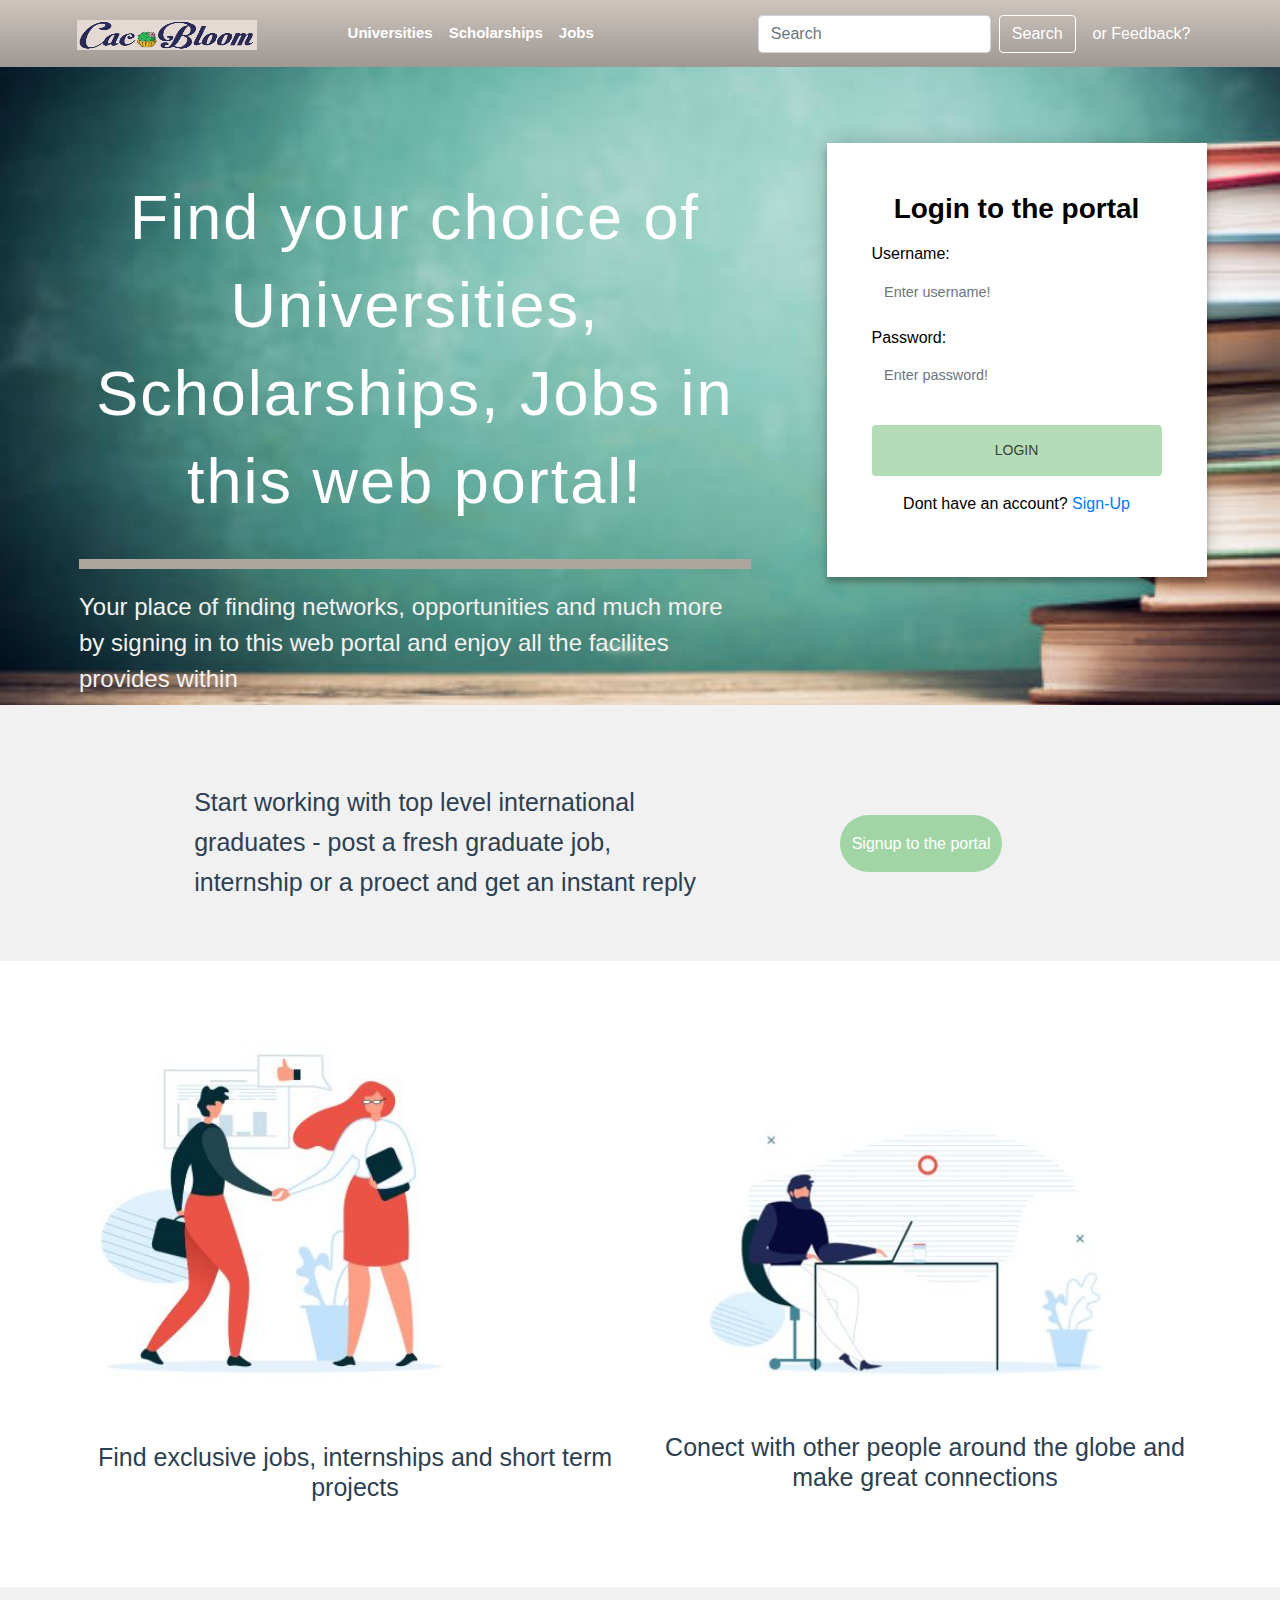
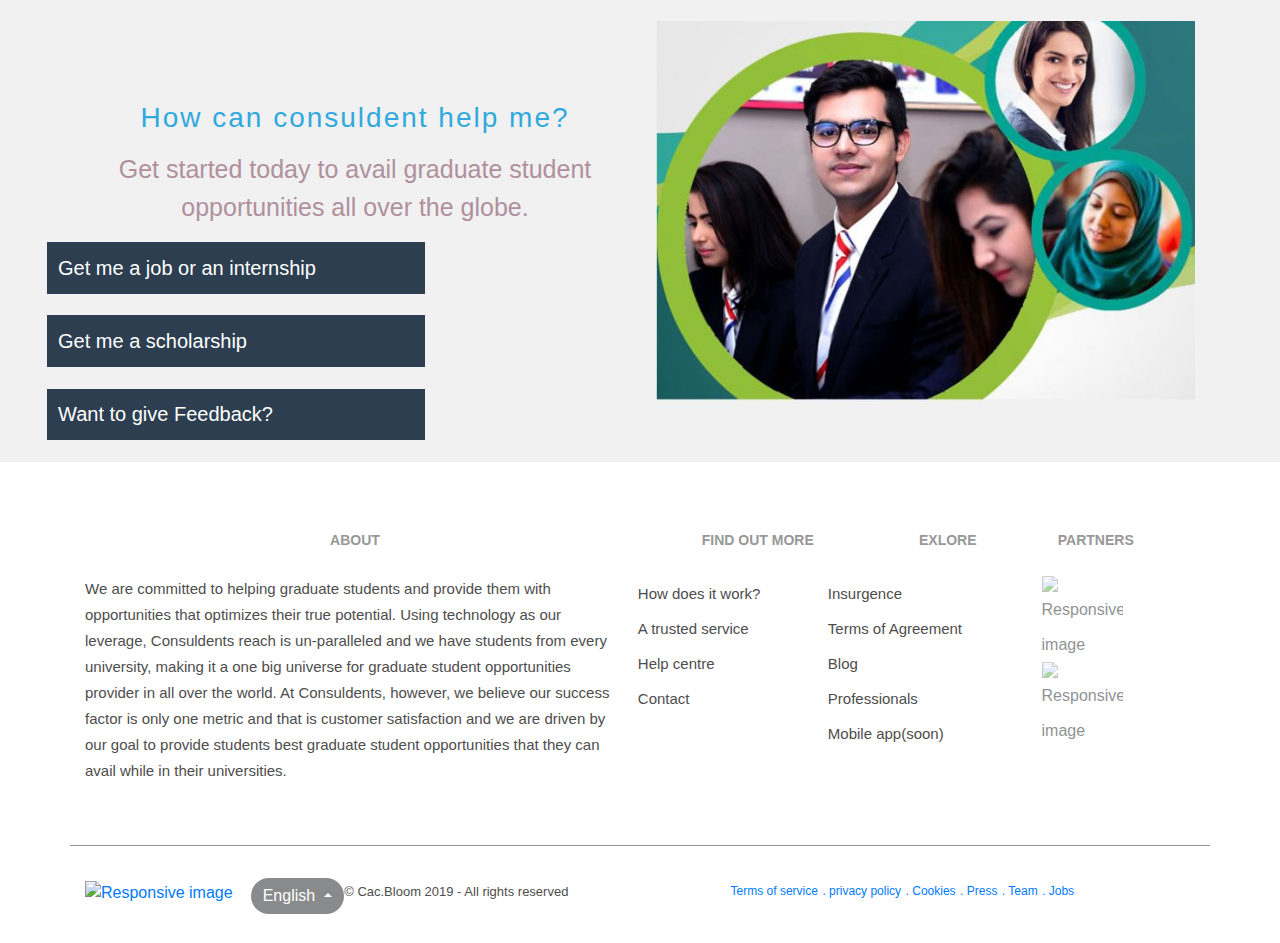
==== commit fe86b7e4: "final changes" ====
--- a/index.html
+++ b/index.html
@@ -1,7 +1,7 @@
 <!DOCTYPE html>
 <html lang="en">
   <head>
-    <title>First-project</title>
+    <title>Bloom</title>
 
     <!--Linking css file-->
     <link href="css/main.css" rel="stylesheet" type="text/css" />
@@ -80,7 +80,7 @@
               <div id="login-container" class="form">
 
                 <div class="title">Login to the portal</div>
-                <form action="process.php" method="POST" id="form">
+                <form action="./php/process.php" method="POST" id="form" onsubmit="authorize()">
 
                   <div class="form-group" style="text-align: left;">
                     <label for="username">Username: </label>
@@ -166,7 +166,7 @@
             <div class="col-sm-6 left_one">
                 <h3><a href="#">ABOUT</a></h3>
                 <p>
-                    We are committed to helping graduate students and provide them with opportunities that optimizes their true potential. Using technology as our leverage, Cacbloom's reach is un-paralleled and we have students from every university, making it a one big universe for graduate student opportunities provider in all over the world. At Cacbloom, however, we believe our success factor is only one metric and that is customer satisfaction and we are driven by our goal to provide students best graduate student opportunities that they can avail while in their universities.
+                    We are committed to helping graduate students and provide them with opportunities that optimizes their true potential. Using technology as our leverage, Consuldents reach is un-paralleled and we have students from every university, making it a one big universe for graduate student opportunities provider in all over the world. At Consuldents, however, we believe our success factor is only one metric and that is customer satisfaction and we are driven by our goal to provide students best graduate student opportunities that they can avail while in their universities.
                 </p>
             </div>
             <div class="col-sm-2 middle_one">
@@ -217,7 +217,7 @@
                         <a class="dropdown-item" href="#!"><i class="far fa-snowflake"></i> Russian</a>
                     </div>
                 </div>
-                <p>© Cacbloom 2019 - All rights reserved</p>
+                <p>© Cac.Bloom 2019 - All rights reserved</p>
             </div>
             <div class="col-sm-6 right_one">
                 <ul>
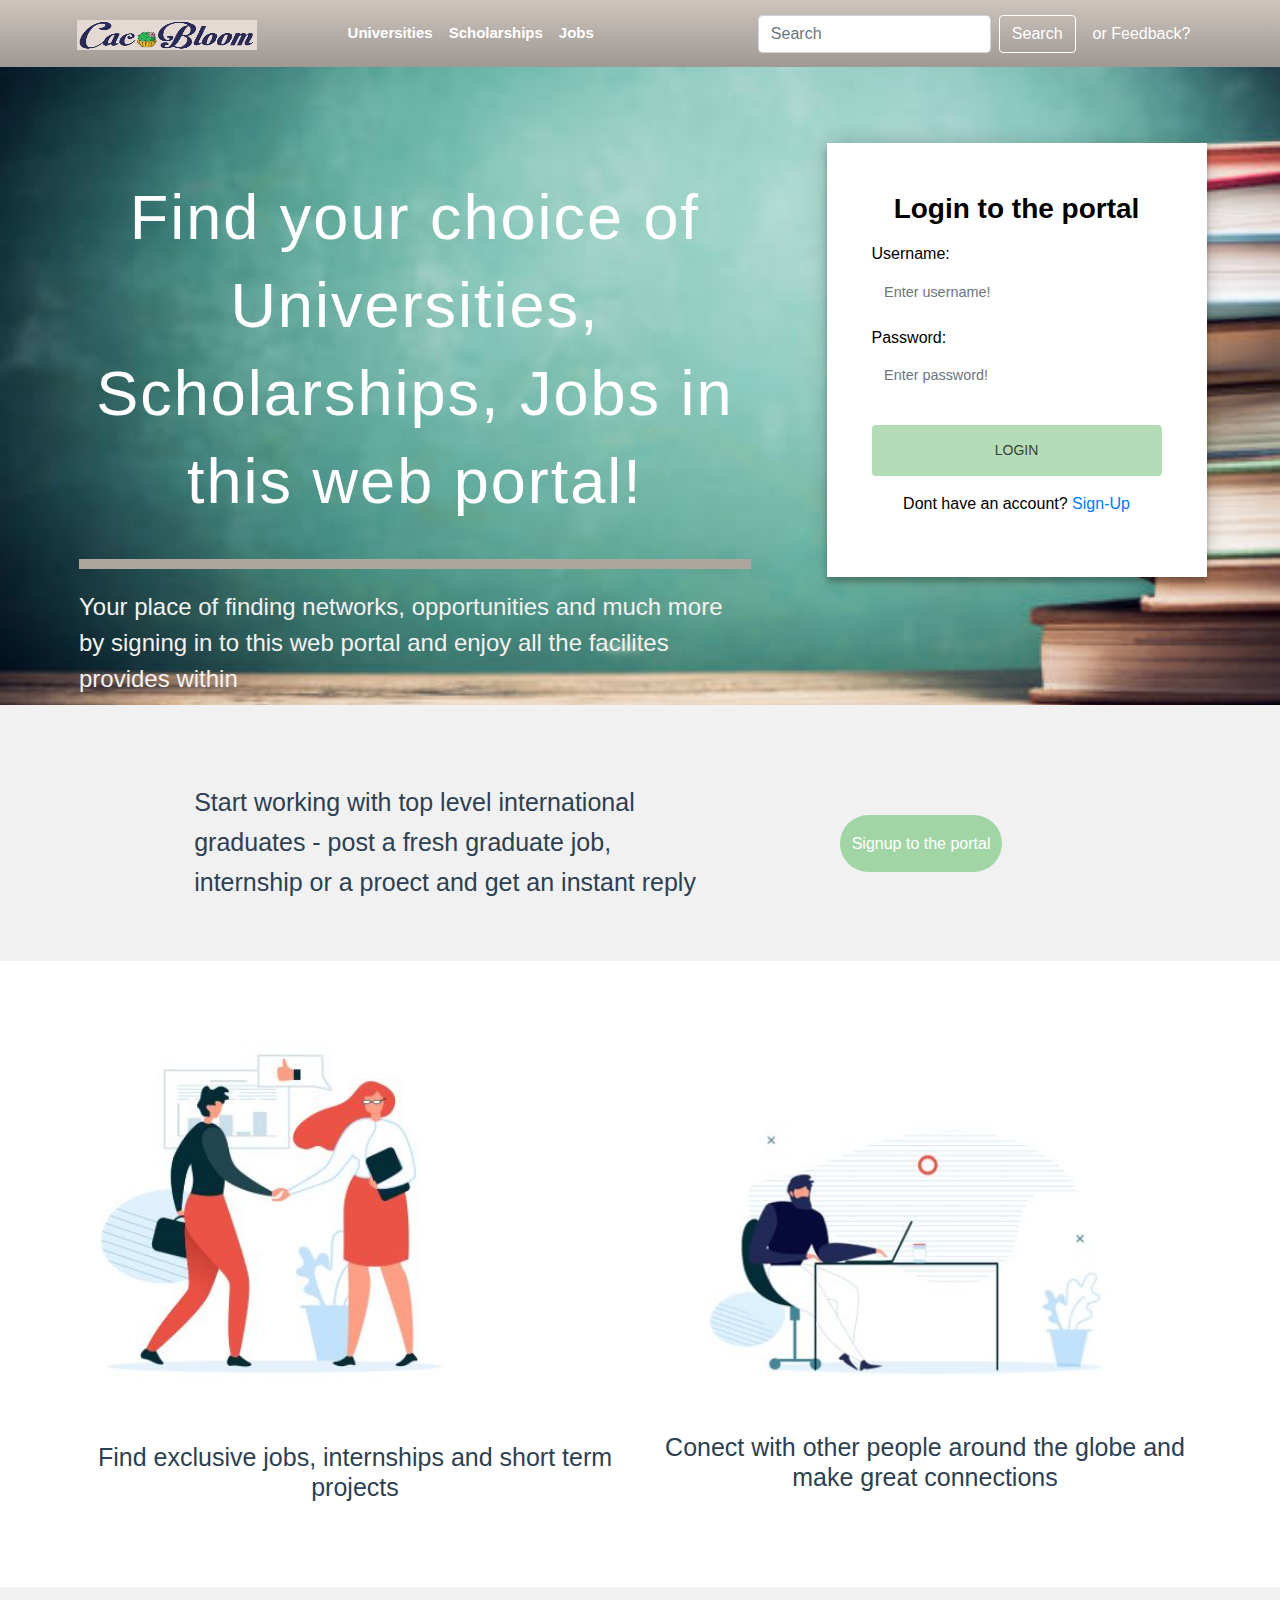
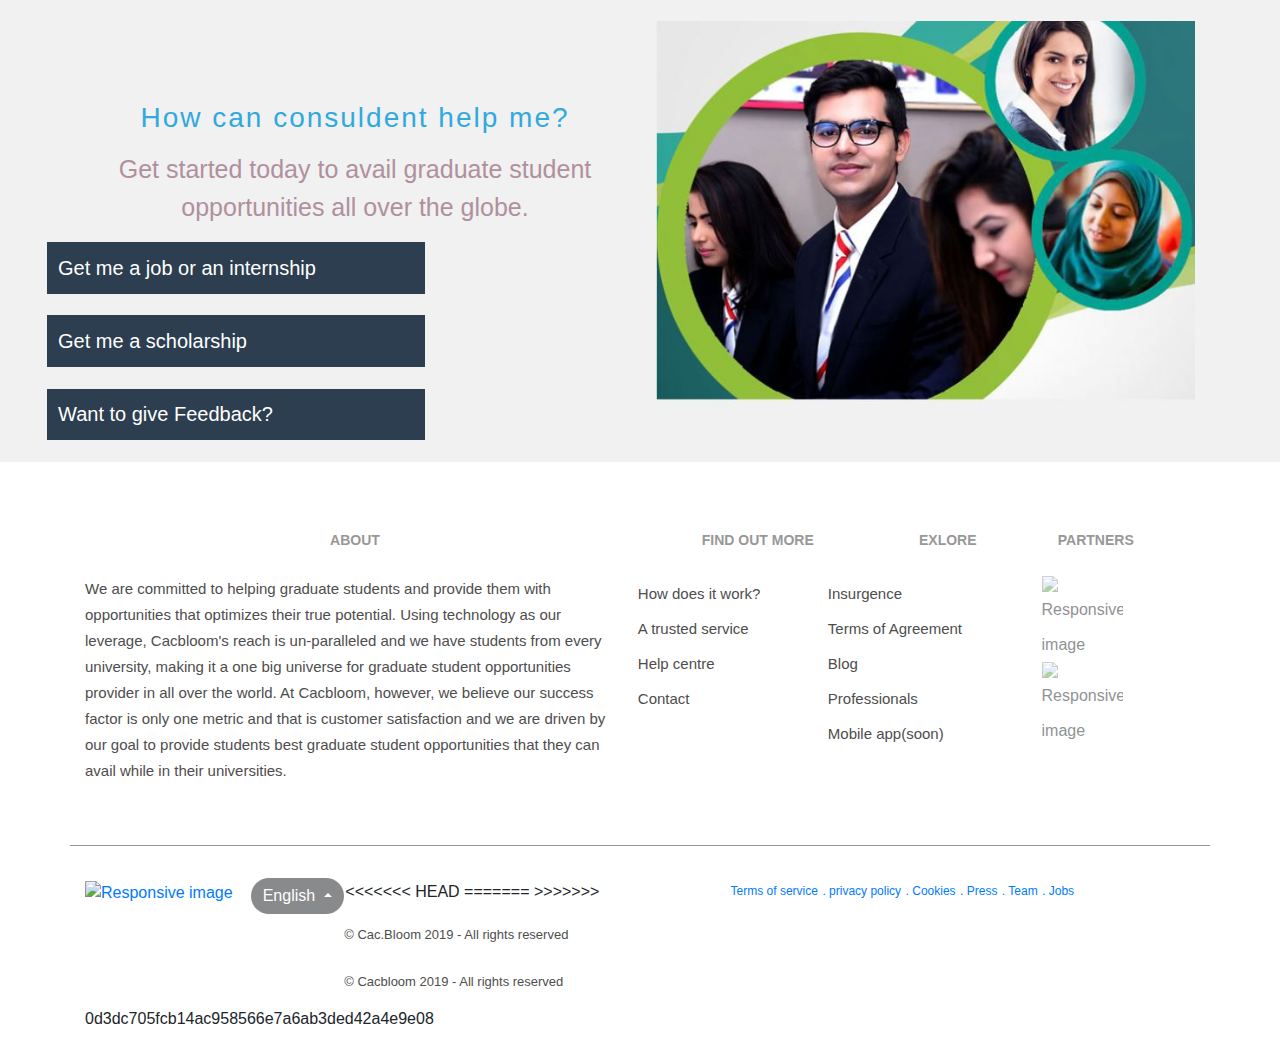
==== commit 65a1fa6b: "Merge branch 'master' of https://github.com/Jahanzaib5/Webdevelopment-project" ====
--- a/index.html
+++ b/index.html
@@ -166,7 +166,7 @@
             <div class="col-sm-6 left_one">
                 <h3><a href="#">ABOUT</a></h3>
                 <p>
-                    We are committed to helping graduate students and provide them with opportunities that optimizes their true potential. Using technology as our leverage, Consuldents reach is un-paralleled and we have students from every university, making it a one big universe for graduate student opportunities provider in all over the world. At Consuldents, however, we believe our success factor is only one metric and that is customer satisfaction and we are driven by our goal to provide students best graduate student opportunities that they can avail while in their universities.
+                    We are committed to helping graduate students and provide them with opportunities that optimizes their true potential. Using technology as our leverage, Cacbloom's reach is un-paralleled and we have students from every university, making it a one big universe for graduate student opportunities provider in all over the world. At Cacbloom, however, we believe our success factor is only one metric and that is customer satisfaction and we are driven by our goal to provide students best graduate student opportunities that they can avail while in their universities.
                 </p>
             </div>
             <div class="col-sm-2 middle_one">
@@ -217,7 +217,11 @@
                         <a class="dropdown-item" href="#!"><i class="far fa-snowflake"></i> Russian</a>
                     </div>
                 </div>
+<<<<<<< HEAD
                 <p>© Cac.Bloom 2019 - All rights reserved</p>
+=======
+                <p>© Cacbloom 2019 - All rights reserved</p>
+>>>>>>> 0d3dc705fcb14ac958566e7a6ab3ded42a4e9e08
             </div>
             <div class="col-sm-6 right_one">
                 <ul>
